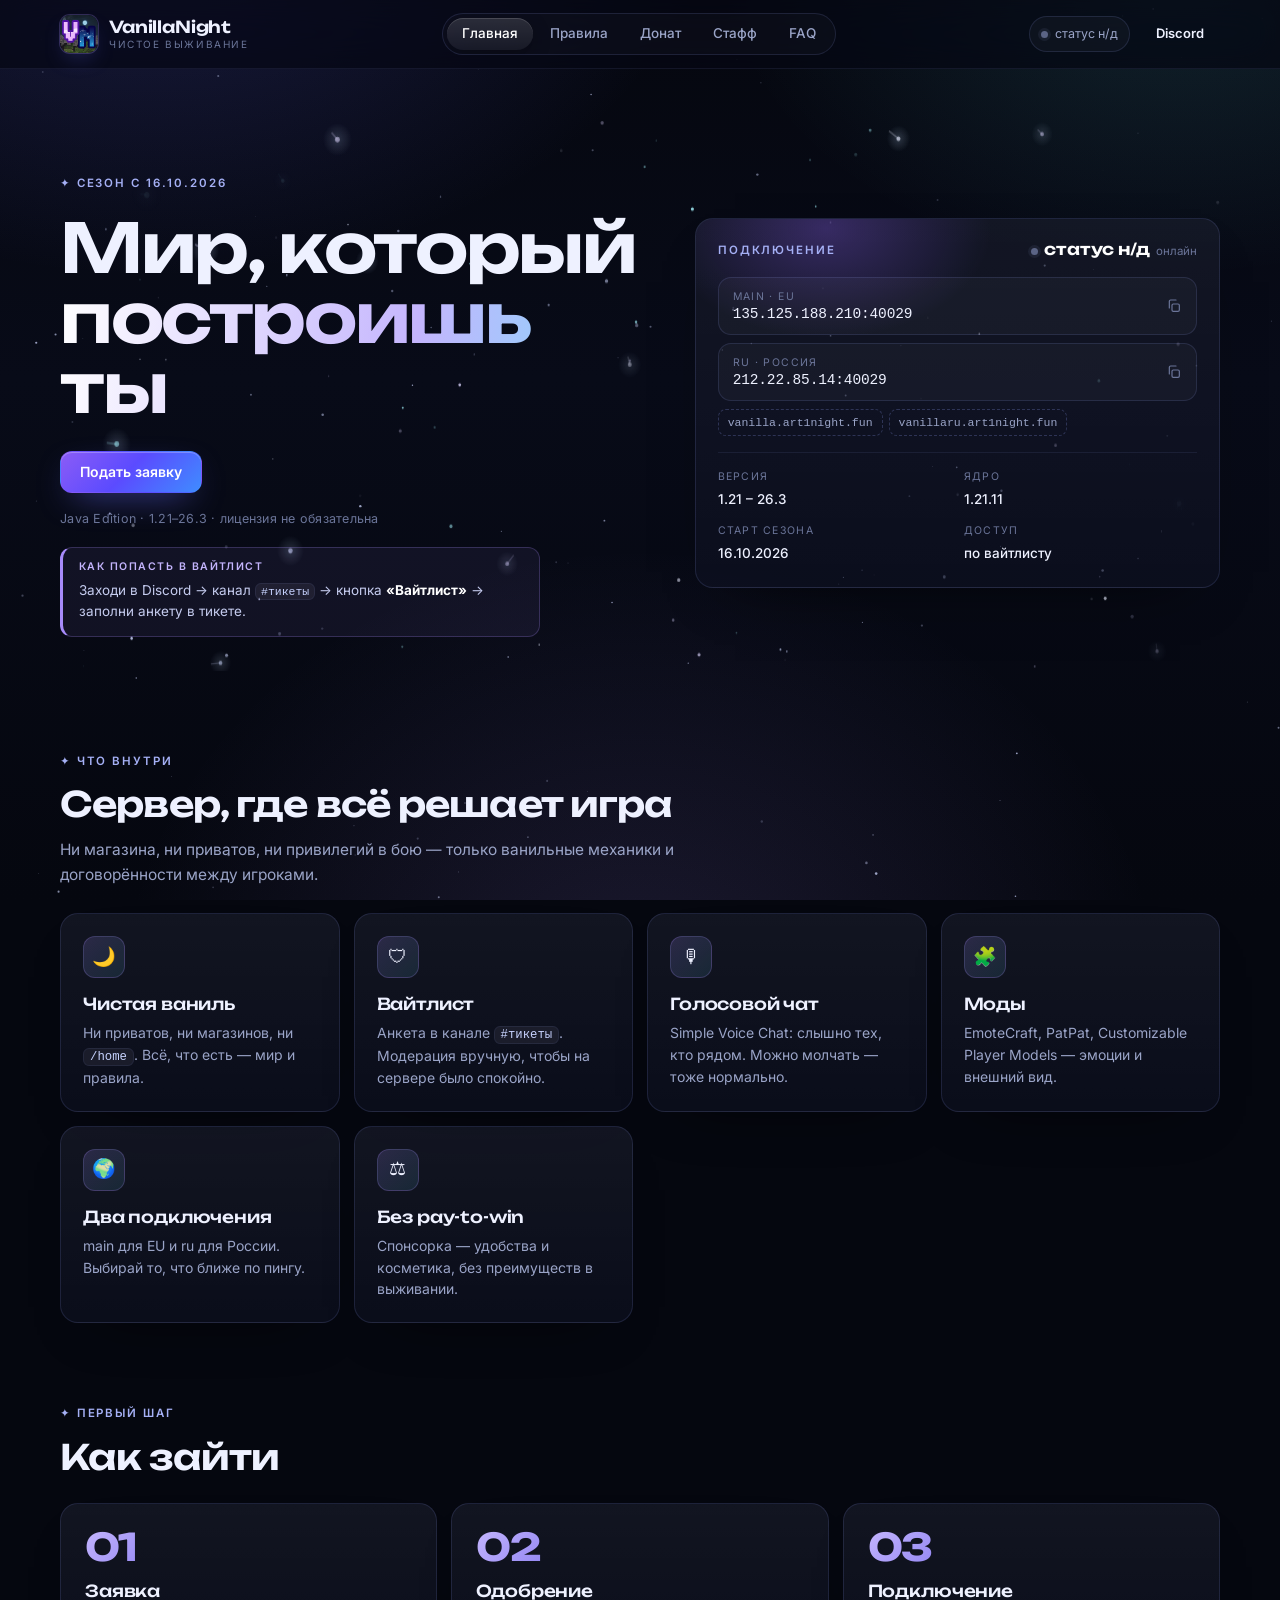
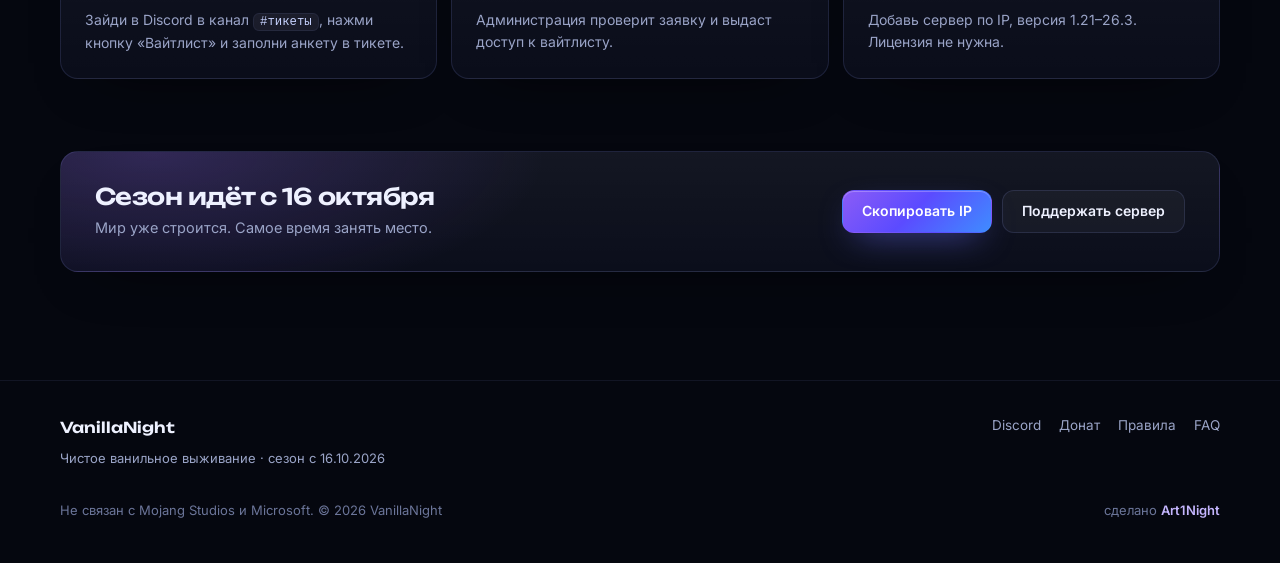
==== index.html @ fb6346e5 "Texts, FAQ animation, full avatar (index.html)" ====
<!doctype html>
<html lang="ru">
<head>
<meta charset="utf-8">
<meta name="viewport" content="width=device-width, initial-scale=1">
<title>VanillaNight — чистое ванильное выживание · 1.21–26.3</title>
<meta name="description" content="Ванильный Minecraft-сервер без приватов, магазинов и pay-to-win. Вайтлист по заявке, голосовой чат, два подключения. IP: 135.125.188.210:40029">
<meta name="theme-color" content="#05070f">
<script>try{if(localStorage.getItem("vn-motion")==="1")document.documentElement.classList.add("force-motion")}catch(e){}</script>
<meta property="og:type" content="website">
<meta property="og:site_name" content="VanillaNight">
<meta property="og:title" content="VanillaNight — чистое ванильное выживание">
<meta property="og:description" content="Без приватов, магазинов и /home. Вайтлист по заявке, голосовой чат. Java 1.21–26.3.">
<meta property="og:url" content="https://art1night.fun/">
<meta property="og:image" content="https://art1night.fun/og.png">
<meta property="og:image:width" content="1200">
<meta property="og:image:height" content="630">
<meta property="og:image:alt" content="VanillaNight — чистое ванильное выживание, IP 135.125.188.210:40029">
<meta property="og:locale" content="ru_RU">
<meta name="twitter:card" content="summary_large_image">
<meta name="twitter:image" content="https://art1night.fun/og.png">
<link rel="canonical" href="https://art1night.fun/">
<link rel="icon" type="image/png" href="img/logo.png">
<link rel="apple-touch-icon" href="img/logo.png">
<link rel="preconnect" href="https://fonts.googleapis.com">
<link rel="preconnect" href="https://fonts.gstatic.com" crossorigin>
<link href="https://fonts.googleapis.com/css2?family=Inter:wght@400;500;600&family=Unbounded:wght@400;600;700&display=swap" rel="stylesheet">
<link rel="stylesheet" href="styles.css?v=11">
</head>
<body>
<canvas id="stars" aria-hidden="true"></canvas>
<a class="skip" href="#main">Перейти к содержанию</a>

<header class="site-head">
  <div class="wrap head-row">
    <a class="brand" href="#home" data-tab="home" aria-label="VanillaNight — на главную">
      <img class="logo" src="img/logo.png" alt="" width="38" height="38">
      <span class="brand__text">
        <strong>VanillaNight</strong>
        <small>чистое выживание</small>
      </span>
    </a>

    <nav class="tabs" role="tablist" aria-label="Разделы сайта">
      <button class="tab is-active" role="tab" data-tab="home" aria-selected="true">Главная</button>
      <button class="tab" role="tab" data-tab="rules" aria-selected="false">Правила</button>
      <button class="tab" role="tab" data-tab="donate" aria-selected="false">Донат</button>
      <button class="tab" role="tab" data-tab="staff" aria-selected="false">Стафф</button>
      <button class="tab" role="tab" data-tab="faq" aria-selected="false">FAQ</button>
    </nav>

    <div class="head-actions">
      <span class="status-pill" id="statusPill" title="Статус сервера">
        <i></i><span id="statusText">···</span>
      </span>
      <a class="btn btn--small" href="https://discord.gg/eUhHUwq5Gh" target="_blank" rel="noopener">Discord</a>
    </div>
  </div>
</header>

<main id="main" class="wrap">

  <!-- ============================ ГЛАВНАЯ ============================ -->
  <section class="panel" data-panel="home" role="tabpanel" aria-label="Главная">

    <div class="hero">
      <canvas id="hero-stars" class="hero__stars" aria-hidden="true"></canvas>
      <div class="hero__copy">
        <span class="eyebrow">✦ Сезон с 16.10.2026</span>
        <h1>Мир, который<br><em>построишь ты</em></h1>
        <div class="cta-row">
          <a class="btn btn--primary" href="https://discord.gg/eUhHUwq5Gh" target="_blank" rel="noopener">Подать заявку</a>
        </div>
        <p class="hint">Java Edition · 1.21–26.3 · лицензия не обязательна</p>
        <div class="whitelist-note">
          <span class="whitelist-note__title">Как попасть в вайтлист</span>
          <p>Заходи в Discord → канал <code>#тикеты</code> → кнопка <b>«Вайтлист»</b> → заполни анкету в тикете.</p>
        </div>
      </div>

      <aside class="card server-card">
        <div class="sc-head">
          <span class="eyebrow">Подключение</span>
          <span class="online" id="heroStatus"><i></i><b id="heroOnline">···</b><small>онлайн</small></span>
        </div>

        <button class="ip" data-copy="135.125.188.210:40029">
          <span class="ip__label">main · EU</span>
          <span class="ip__value">135.125.188.210:40029</span>
          <svg class="ico" viewBox="0 0 24 24" aria-hidden="true"><rect x="9" y="9" width="11" height="11" rx="2"/><path d="M5 15V5a2 2 0 0 1 2-2h8"/></svg>
        </button>
        <button class="ip" data-copy="212.22.85.14:40029">
          <span class="ip__label">ru · Россия</span>
          <span class="ip__value">212.22.85.14:40029</span>
          <svg class="ico" viewBox="0 0 24 24" aria-hidden="true"><rect x="9" y="9" width="11" height="11" rx="2"/><path d="M5 15V5a2 2 0 0 1 2-2h8"/></svg>
        </button>

        <div class="domains">
          <button class="chip" data-copy="vanilla.art1night.fun">vanilla.art1night.fun</button>
          <button class="chip" data-copy="vanillaru.art1night.fun">vanillaru.art1night.fun</button>
        </div>

        <dl class="sc-meta">
          <div><dt>Версия</dt><dd>1.21 – 26.3</dd></div>
          <div><dt>Ядро</dt><dd>1.21.11</dd></div>
          <div><dt>Старт сезона</dt><dd>16.10.2026</dd></div>
          <div><dt>Доступ</dt><dd>по вайтлисту</dd></div>
        </dl>
      </aside>
    </div>

    <section class="block">
      <header class="section-head">
        <span class="eyebrow">✦ Что внутри</span>
        <h2>Сервер, где всё решает игра</h2>
        <p>Ни магазина, ни приватов, ни привилегий в бою — только ванильные механики и договорённости между игроками.</p>
      </header>
      <div class="features">
        <article class="card feature">
          <span class="feature__ico">🌙</span>
          <h3>Чистая ваниль</h3>
          <p>Ни приватов, ни магазинов, ни <code>/home</code>. Всё, что есть — мир и правила.</p>
        </article>
        <article class="card feature">
          <span class="feature__ico">🛡</span>
          <h3>Вайтлист</h3>
          <p>Анкета в канале <code>#тикеты</code>. Модерация вручную, чтобы на сервере было спокойно.</p>
        </article>
        <article class="card feature">
          <span class="feature__ico">🎙</span>
          <h3>Голосовой чат</h3>
          <p>Simple Voice Chat: слышно тех, кто рядом. Можно молчать — тоже нормально.</p>
        </article>
        <article class="card feature">
          <span class="feature__ico">🧩</span>
          <h3>Моды</h3>
          <p>EmoteCraft, PatPat, Customizable Player Models — эмоции и внешний вид.</p>
        </article>
        <article class="card feature">
          <span class="feature__ico">🌍</span>
          <h3>Два подключения</h3>
          <p>main для EU и ru для России. Выбирай то, что ближе по пингу.</p>
        </article>
        <article class="card feature">
          <span class="feature__ico">⚖️</span>
          <h3>Без pay-to-win</h3>
          <p>Спонсорка — удобства и косметика, без преимуществ в выживании.</p>
        </article>
      </div>
    </section>

    <section class="block">
      <header class="section-head">
        <span class="eyebrow">✦ Первый шаг</span>
        <h2>Как зайти</h2>
      </header>
      <div class="steps">
        <article class="card step">
          <span class="step__num">01</span>
          <h3>Заявка</h3>
          <p>Зайди в Discord в канал <code>#тикеты</code>, нажми кнопку «Вайтлист» и заполни анкету в тикете.</p>
        </article>
        <article class="card step">
          <span class="step__num">02</span>
          <h3>Одобрение</h3>
          <p>Администрация проверит заявку и выдаст доступ к вайтлисту.</p>
        </article>
        <article class="card step">
          <span class="step__num">03</span>
          <h3>Подключение</h3>
          <p>Добавь сервер по IP, версия 1.21–26.3. Лицензия не нужна.</p>
        </article>
      </div>
    </section>

    <section class="card cta-band">
      <div>
        <h2>Сезон идёт с 16 октября</h2>
        <p>Мир уже строится. Самое время занять место.</p>
      </div>
      <div class="cta-row">
        <button class="btn btn--primary" data-copy="135.125.188.210:40029">Скопировать IP</button>
        <a class="btn btn--ghost" href="#donate" data-tab="donate">Поддержать сервер</a>
      </div>
    </section>

  </section>

  <!-- ============================ ПРАВИЛА ============================ -->
  <section class="panel" data-panel="rules" role="tabpanel" aria-label="Правила" hidden>
    <header class="section-head">
      <span class="eyebrow">Редакция от 29.10.2026</span>
      <h2>Правила VanillaNight</h2>
      <p>Действуют в игре и в официальных пространствах: Discord, форум, голосовые каналы, публичные чаты. Личные переписки не модерируются, кроме угроз, слива данных, обхода бана и координации читов или гриферства.</p>
    </header>

    <div class="notice">
      <strong>Заходя на сервер, вы соглашаетесь с правилами.</strong> Незнание или неверное понимание не освобождает от ответственности. Жалобы и апелляции — только через тикеты в Discord.
    </div>

    <details class="acc" open>
      <summary>Раздел 1 · Общие положения <span>8 пунктов</span></summary>
      <div class="acc__body">
        <p class="rule"><span class="num">1.1</span><span>Заходя на сервер, вы соглашаетесь с настоящими правилами. Незнание или неверное понимание не освобождает от ответственности.</span></p>
        <p class="rule"><span class="num">1.2</span><span>Наказание выдаётся по факту нарушения, подтверждённого доказательствами. Нарушение может быть выявлено по жалобе игрока или администрацией самостоятельно.</span></p>
        <p class="rule"><span class="num">1.3</span><span>Средства за платные услуги — добровольное пожертвование, возврату не подлежат. Ресурсы возвращаются только при подтверждённой потере по вине администрации или как компенсация за действия наказанного игрока; размер и способ определяет администрация, решение фиксируется и обжалуется.</span></p>
        <p class="rule"><span class="num">1.4</span><span>Правила действуют в игре и в официальных пространствах сервера: Discord, форум, голосовые каналы, публичные чаты. Личные переписки не модерируются, кроме угроз, слива личных данных, обхода бана и координации читов или гриферства.</span></p>
        <p class="rule"><span class="num">1.5</span><span>Вид и длительность наказания определяются администрацией исходя из тяжести нарушения и истории игрока.</span></p>
        <p class="rule"><span class="num">1.6</span><span>Владелец аккаунта несёт полную ответственность за свой аккаунт. Разрешён один основной аккаунт.</span></p>
        <p class="rule"><span class="num">1.7</span><span>Жалобы на незначительные нарушения — 3 дня с момента нарушения. На читы, гриферство, угрозы, слив личных данных — без срока при наличии доказательств.</span></p>
        <p class="rule"><span class="num">1.8</span><span>Если правила не описывают конкретный случай, администрация действует по аналогии с ближайшими пунктами, не создавая новых запретов задним числом.</span></p>
      </div>
    </details>

    <details class="acc">
      <summary>Раздел 2 · Игровой процесс <span>11 пунктов</span></summary>
      <div class="acc__body">
        <p class="rule"><span class="num">2.1</span><span>Запрещается использование и хранение модификаций и подобных средств, дающих несправедливое преимущество: Xray, автоматизация игрового процесса (baritone, autofish и т.д.), получение сида мира, помощь в наводке, удары по таймингу, автобаф, freecam (разрешён только freecam, который НЕ может летать через стены), litematica printer.</span></p>
        <p class="rule"><span class="num">2.2</span><span>Запрещается использовать баги и уязвимости правил, Minecraft, модов, плагинов и прочих дополнений для получения преимущества. О найденном баге нужно сообщить администрации через тикеты.</span></p>
        <p class="rule"><span class="num">2.3</span><span>Отказ от проверки на запрещённые модификации приравнивается к их использованию.</span></p>
        <p class="rule"><span class="num">2.4</span><span>Запрещено гриферство: воровство ресурсов, разрушение построек, помехи комфортной игре, засорение территорий, убийства без оснований, многократный несмешной троллинг даже после просьб прекратить.</span></p>
        <p class="rule"><span class="num">2.5</span><span>Запрещены помехи игре и работе администрации.</span></p>
        <p class="rule"><span class="num">2.6</span><span>Запрещено постить, создавать или иным образом показывать банворды (слова, за которые банят на Twitch).</span></p>
        <p class="rule"><span class="num">2.7</span><span>Запрещена любая политика из реальной жизни, в том числе использование символики реальных стран (даже распавшихся) и упоминания вооружённых конфликтов.</span></p>
        <p class="rule"><span class="num">2.8</span><span>Запрещено использование нацистской символики в любом виде, а также любой символики, которая может быть похожа на нацистскую или сложно отличима от неё (скины, музыка, символы, слова и т.д.).</span></p>
        <p class="rule"><span class="num">2.9</span><span>Запрещены помехи работоспособности сервера (лаг-машины, огромные скопления сущностей).</span></p>
        <p class="rule"><span class="num">2.10</span><span>Запрещено принуждение игрока к взаимодействию, если он не желает этого (PvP и подобное).</span></p>
        <p class="rule"><span class="num">2.11</span><span>Запрещён обман игроков при обмене, торговле и выполнении оплаченных заказов: получение предметов или АР без встречной передачи, подмена товара, невыполнение оплаченного заказа.</span></p>
      </div>
    </details>

    <details class="acc">
      <summary>Раздел 3 · Общение <span>10 пунктов</span></summary>
      <div class="acc__body">
        <p class="rule"><span class="num">3.1</span><span>Запрещены клевета, дезинформация и обман администрации.</span></p>
        <p class="rule"><span class="num">3.2</span><span>Запрещено распространение личной информации игроков без их согласия.</span></p>
        <p class="rule"><span class="num">3.3</span><span>Запрещены унижения, буллинг, оскорбления и дискриминация по религии, национальности, расе, полу, стране и другим признакам. Относитесь к другим с базовым уважением.</span></p>
        <p class="rule"><span class="num">3.4</span><span>Реклама — только с согласования с администрацией.</span></p>
        <p class="rule"><span class="num">3.5</span><span>Запрещены контент 18+, шокирующие материалы и контент, вызывающий отвращение.</span></p>
        <p class="rule"><span class="num">3.6</span><span>Запрещено засорение чата: флуд, спам, капс, оффтоп.</span></p>
        <p class="rule"><span class="num">3.7</span><span>Запрещено чрезмерно пинговать и упоминать игроков и администрацию, особенно после просьбы прекратить.</span></p>
        <p class="rule"><span class="num">3.8</span><span>Запрещено мешать в голосовых чатах: музыка, лишние звуки, перекрикивание.</span></p>
        <p class="rule"><span class="num">3.9</span><span>Запрещены целенаправленная клевета на сервер и разжигание вражды между серверами. Аргументированная критика в тикетах разрешена.</span></p>
        <p class="rule"><span class="num">3.10</span><span>По просьбе человека прекращайте личные высказывания в его адрес.</span></p>
      </div>
    </details>

    <details class="acc">
      <summary>Раздел 4 · Администрация <span>10 пунктов</span></summary>
      <div class="acc__body">
        <p class="rule"><span class="num">4.1</span><span>Администрации запрещено пользоваться привилегиями в личных целях и для получения преимущества над игроками.</span></p>
        <p class="rule"><span class="num">4.2</span><span>Администрации запрещено распространять информацию, которую не должен получать обычный игрок.</span></p>
        <p class="rule"><span class="num">4.3</span><span>Администратор, играющий как обычный игрок, должен чётко разделять рабочее и игровое состояние. В роли игрока он не может летать, использовать креатив и другие привилегии.</span></p>
        <p class="rule"><span class="num">4.4</span><span>Вся администрация должна помогать друг другу и обращаться за советом, если не знает, как поступить.</span></p>
        <p class="rule"><span class="num">4.5</span><span>Если нарушение незначительно, сначала стоит предупредить игрока, прежде чем выдавать серьёзное наказание.</span></p>
        <p class="rule"><span class="num">4.6</span><span>Администрация может вызвать вас на проверку читов в любой момент при наличии подозрений.</span></p>
        <p class="rule"><span class="num">4.7</span><span>Администратор не рассматривает жалобы на друзей, врагов или людей, с которыми у него личный конфликт.</span></p>
        <p class="rule"><span class="num">4.8</span><span>За нарушение правил администратором наказание может быть вплоть до снятия с должности.</span></p>
        <p class="rule"><span class="num">4.9</span><span>Администрация не обязана отвечать вам где-либо, кроме тикетов. Исключение — отсутствие возможности писать в тикеты.</span></p>
        <p class="rule"><span class="num">4.10</span><span>Администрация обязана применять правила последовательно и объективно. Здравый смысл используется для оценки доказательств и тяжести нарушения, но не для создания новых запретов задним числом.</span></p>
      </div>
    </details>

    <details class="acc">
      <summary>Раздел 5 · Территория и собственность <span>13 пунктов</span></summary>
      <div class="acc__body">
        <p class="rule"><span class="num">5.1</span><span>Частная территория — это постройки игрока плюс обозначенная зона: забор, стены, ворота, таблички; дополнительно можно указать в канале приватов. Запрещено возводить постройки, размещать механизмы, сундуки, таблички и иные объекты ближе 150 блоков к обозначенной границе чужой частной территории.</span></p>
        <p class="rule"><span class="num">5.2</span><span>Владелец вправе попросить любого игрока покинуть свою частную территорию. После просьбы игрок обязан уйти в течение 5 минут.</span></p>
        <p class="rule"><span class="num">5.3</span><span>Владелец не вправе применять силу для удаления нарушителя, кроме случаев, прямо указанных в п. 5.3.1. Запрещено: ставить ловушки, замуровывать, заливать лавой/водой, ломать вещи нарушителя, гриферить в ответ.</span></p>

        <div class="rule rule--block">
          <span class="num">5.3.1</span>
          <div>
            <p><strong>Право на самозащиту с убийством.</strong> Владелец вправе убить нарушителя на своей частной территории (п. 5.1) только при одновременном соблюдении условий:</p>
            <ul class="bullets">
              <li>нарушитель находится на территории после просьбы уйти (п. 5.2) или совершает кражу, гриферство, поджог или взрыв прямо сейчас;</li>
              <li>владелец до убийства зафиксировал нарушение: скриншот, запись, координаты, время (или <code>/co i</code>);</li>
              <li>убийство совершено внутри территории владельца: в пределах забора, стен, ворот или обозначенной зоны. Если нарушитель пересёк границу и находится внутри — можно. Если стоит снаружи, даже вплотную к забору, или владелец погнался за ним за пределы территории — нельзя, это PvP без согласия;</li>
              <li>владелец обязан вернуть все выпавшие вещи нарушителя в течение 1 часа лично.</li>
            </ul>
          </div>
        </div>

        <div class="rule rule--block">
          <span class="num">5.3.2</span>
          <div>
            <p><strong>Провокация у границы.</strong> Если игрок стоит вплотную к границе территории и провоцирует владельца (кидает предметы, ломает блоки снаружи, заманивает мобов, мешает), владелец не вправе его убивать, но вправе зафиксировать нарушение и подать тикет. Провокация наказывается по п. 5.5.</p>
          </div>
        </div>

        <div class="rule rule--block">
          <span class="num">5.3.3</span>
          <div>
            <p><strong>Что запрещено под видом самозащиты:</strong></p>
            <ul class="bullets">
              <li>убивать без фиксации нарушения;</li>
              <li>убивать после того, как нарушитель ушёл с территории;</li>
              <li>преследовать и убивать вне своей территории;</li>
              <li>забирать вещи себе, «возвращать» частично, тянуть с возвратом.</li>
            </ul>
          </div>
        </div>

        <div class="rule rule--block">
          <span class="num">5.4</span>
          <div>
            <p>На чужой территории без разрешения владельца запрещено:</p>
            <ul class="bullets">
              <li>использовать чужие ресурсы;</li>
              <li>использовать чужие механизмы;</li>
              <li>ставить и ломать блоки, копать и т.п.;</li>
              <li>оставлять мусор, таблички, постройки;</li>
              <li>AFK-стоять в проходах, дверях, на лестницах;</li>
              <li>следовать за владельцем, «стоять над душой», открывать-закрывать двери.</li>
            </ul>
          </div>
        </div>

        <p class="rule"><span class="num">5.5</span><span>Запрещено намеренно нарушать границы, чтобы вызвать реакцию: стоять на территории после просьбы уйти, преследовать игрока, блокировать проход, «случайно» ломать или ставить блоки у чужих построек, заманивать мобов, провоцировать у границы. Ответная реакция владельца (PvP) тоже нарушение, но провокация учитывается при разборе.</span></p>
        <p class="rule"><span class="num">5.6</span><span>Если владелец не заходил более 20 дней и не предупредил администрацию через тикет, территория может быть передана или использована по решению администрации. Это не отменяет запрет на гриферство: сносить можно только по решению администрации.</span></p>
        <p class="rule"><span class="num">5.7</span><span>Общественная территория — это зона спавна, общественные дороги, мосты, порталы, станции, фермы, рынки, ивент-площадки и любые объекты, согласованные с администрацией или ответственным за спавн.</span></p>

        <div class="rule rule--block">
          <span class="num">5.7.1</span>
          <div>
            <p><strong>Радиус 200 блоков от 0,0 — общественная зона.</strong> Здесь разрешены: общественные постройки (дороги, станции, порталы, рынок, информационные стенды, ивент-площадки), временные постройки по согласованию, личные проекты — только после одобрения администрацией (заявка в тикете с координатами и скриншотом).</p>
            <p>Запрещено без согласования: строить, ломать, копать, размещать механизмы, сундуки, бочки, шалкеры, печи; заливать жидкости, разводить огонь, спавнить мобов; захламлять территорию, ставить таблички с рекламой или оскорблениями; блокировать проходы и общественные объекты.</p>
          </div>
        </div>

        <p class="rule"><span class="num">5.7.2</span><span>Администрация назначает ответственного за спавн (или ведёт его сама). Ответственный рассматривает заявки на постройки, следит за состоянием зоны, при необходимости сносит заброшенное, фиксирует решения.</span></p>
        <p class="rule"><span class="num">5.7.3</span><span>Постройки, возведённые на территории спавна до введения правил или без согласования, рассматриваются отдельно: если не мешают — остаются, владелец уведомляется; если мешают или заброшены — переносятся или сносятся по решению ответственного за спавн.</span></p>
      </div>
    </details>

    <p class="fine">Редакция от 29.10.2026. Администрация вправе уточнять формулировки, не создавая новых запретов задним числом (п. 1.8).</p>
  </section>

  <!-- ============================ ДОНАТ ============================ -->
  <section class="panel" data-panel="donate" role="tabpanel" aria-label="Донат" hidden>
    <header class="section-head">
      <span class="eyebrow">✦ Поддержка проекта</span>
      <h2>Донат</h2>
      <p>Сервер живёт на добровольные пожертвования. Всеми донатами занимается лично <strong>Art1Night</strong> — тикеты для этого не нужны. Оплата на donatex, выдача вручную, поэтому это занимает время, а не секунды.</p>
    </header>

    <div class="price-grid">
      <article class="card price price--main">
        <div class="price__top">
          <h3>Спонсорка</h3>
          <span class="tag tag--amber">ежемесячно</span>
        </div>
        <div class="price__value">250 ₽<small>/ мес</small></div>
        <ul class="perks">
          <li>Роль <span class="role">@SPONSOR</span> в Discord</li>
          <li>Префикс и иконка спонсора в игре</li>
          <li>Просмотр истории взаимодействия по радиусу (<code>/co near</code>)</li>
          <li>Смена игрового роста от 0.8 до 1.2 (<code>/resize</code>) — раз в 15 дней</li>
          <li>Кастомный суффикс справа от ника</li>
          <li>Кастомные названия предметов с цветовыми кодами (<code>/rename</code>)</li>
          <li>Приглашение друга на сервер без вайтлист-заявки</li>
        </ul>
        <a class="btn btn--primary btn--wide" href="https://donatex.gg/donate/Art1Night" target="_blank" rel="noopener">Оплатить спонсорку</a>
      </article>

      <article class="card price">
        <div class="price__top">
          <h3>Разбан</h3>
          <span class="tag">разово</span>
        </div>
        <div class="price__value">400 ₽</div>
        <p class="price__desc">Снятие блокировки аккаунта. Если бан был за читы, гриферство или угрозы — Art1Night сначала разберётся в ситуации: разбан не отменяет проверку.</p>
        <a class="btn btn--ghost btn--wide" href="https://donatex.gg/donate/Art1Night" target="_blank" rel="noopener">Оплатить разбан</a>
      </article>
    </div>

    <div class="card pay-card">
      <div class="pay-card__head">
        <h3>Оплата и выдача</h3>
        <a class="pay-link" href="https://donatex.gg/donate/Art1Night" target="_blank" rel="noopener">donatex.gg/donate/Art1Night ↗</a>
      </div>
      <ol class="pay-steps">
        <li><span>1</span><p>Оплати услугу на donatex — картой или удобным способом.</p></li>
        <li><span>2</span><p>Напиши Art1Night в Discord: ник, услуга и чек. Тикет создавать не нужно.</p></li>
      </ol>
      <p class="fine">Средства за платные услуги — добровольное пожертвование и возврату не подлежат (п. 1.3). Спонсорка не даёт преимуществ в выживании и не влияет на модерацию.</p>
    </div>
  </section>

  <!-- ============================ СТАФФ ============================ -->
  <section class="panel" data-panel="staff" role="tabpanel" aria-label="Стафф" hidden>
    <header class="section-head">
      <span class="eyebrow">✦ Команда</span>
      <h2>Стафф</h2>
    </header>

    <article class="card founder">
      <div class="founder__avatar">
        <img src="img/art1night.webp" alt="Аватар Art1Night" width="256" height="256" loading="lazy" decoding="async">
      </div>
      <div class="founder__body">
        <span class="eyebrow">✦ Основатель</span>
        <h3>Art1Night
          <a class="twitch-badge" href="https://www.twitch.tv/art1night" target="_blank" rel="noopener" aria-label="Twitch Art1Night" title="Twitch Art1Night">
            <svg viewBox="0 0 24 24" width="14" height="14" aria-hidden="true"><path d="M11.571 4.714h1.715v5.143H11.57zm4.715 0H18v5.143h-1.714zM6 0L1.714 4.286v15.428h5.143V24l4.286-4.286h3.428L22.286 12V0zm14.571 11.143l-3.428 3.428h-3.429l-3 3v-3H6.857V1.714h13.714z"/></svg>
          </a>
        </h3>
        <p class="founder__desc">Придумал VanillaNight и держит курс: правила, развитие проекта, состав команды, спорные ситуации и донат-услуги.</p>
      </div>
      <span class="founder__mark" aria-hidden="true">✦</span>
    </article>

    <div class="staff-grid">
      <article class="card person">
        <span class="avatar avatar--photo avatar--full"><img src="img/1021-full.webp" alt="Аватар 1021" width="300" height="292" loading="lazy" decoding="async"></span>
        <div>
          <h3>1021</h3>
          <p class="person__role">Техадмин</p>
          <p class="person__desc">Сервер, плагины, моды и технические вопросы.</p>
        </div>
      </article>
      <article class="card person">
        <span class="avatar avatar--c">V</span>
        <div>
          <h3>vova_11643</h3>
          <p class="person__role">Куратор модерации</p>
          <p class="person__desc">Следит за порядком, разбирает жалобы и координирует модераторов.</p>
        </div>
      </article>
    </div>

    <div class="card mods">
      <div class="mods__head">
        <span class="eyebrow">Модерация</span>
        <span class="mods__hint">3 человека</span>
      </div>
      <ul class="mods__list">
        <li>WhiteSoulRR</li>
        <li>kekmorii</li>
        <li>sasandra</li>
      </ul>
    </div>

    <div class="card media">
      <div class="media__head">
        <span class="eyebrow">✦ Медиа</span>
        <span class="media__hint">Стримеры сервера</span>
      </div>
      <ul class="media__list">
        <li class="streamer">
          <img class="streamer__avatar" src="img/whitesoulrr.webp" alt="WhiteSoulRR" width="48" height="48" loading="lazy" decoding="async">
          <div class="streamer__body">
            <strong>WhiteSoulRR</strong>
          </div>
          <a class="streamer__btn" href="https://www.twitch.tv/whitesoulrr" target="_blank" rel="noopener">
            <svg viewBox="0 0 24 24" width="14" height="14" aria-hidden="true"><path d="M11.571 4.714h1.715v5.143H11.57zm4.715 0H18v5.143h-1.714zM6 0L1.714 4.286v15.428h5.143V24l4.286-4.286h3.428L22.286 12V0zm14.571 11.143l-3.428 3.428h-3.429l-3 3v-3H6.857V1.714h13.714z"/></svg>
            Смотреть
          </a>
        </li>
        <li class="streamer">
          <img class="streamer__avatar" src="img/l0kiii01.webp" alt="L0ki01Player" width="48" height="48" loading="lazy" decoding="async">
          <div class="streamer__body">
            <strong>L0ki01Player</strong>
          </div>
          <a class="streamer__btn" href="https://www.twitch.tv/l0kiii01" target="_blank" rel="noopener">
            <svg viewBox="0 0 24 24" width="14" height="14" aria-hidden="true"><path d="M11.571 4.714h1.715v5.143H11.57zm4.715 0H18v5.143h-1.714zM6 0L1.714 4.286v15.428h5.143V24l4.286-4.286h3.428L22.286 12V0zm14.571 11.143l-3.428 3.428h-3.429l-3 3v-3H6.857V1.714h13.714z"/></svg>
            Смотреть
          </a>
        </li>
      </ul>
    </div>

    <article class="card person person--wide person--bottom">
      <span class="avatar avatar--photo"><img src="img/top_endera_girl.jpg" alt="Аватар top_endera_girl" width="70" height="70" loading="lazy" decoding="async"></span>
      <div>
        <h3>top_endera_girl</h3>
        <p class="person__role">Дизайнер</p>
      </div>
      <p class="person__desc">Логотипы, префиксы и оформление сервера.</p>
    </article>

    <div class="notice">
      <strong>Не пишите в личку по игровым вопросам.</strong> П. 4.9: администрация отвечает только в тикетах. Исключение — донаты: ими занимается Art1Night лично.
    </div>
  </section>

  <!-- ============================ FAQ ============================ -->
  <section class="panel" data-panel="faq" role="tabpanel" aria-label="FAQ" hidden>
    <header class="section-head">
      <span class="eyebrow">✦ Коротко</span>
      <h2>Частые вопросы</h2>
    </header>

    <details class="acc acc--faq" open>
      <summary>Как зайти на сервер?<span></span></summary>
      <div class="acc__body"><p>IP в блоке «Подключение» на главной: <code>135.125.188.210:40029</code> (main) или <code>212.22.85.14:40029</code> (ru). Версия 1.21–26.3, Java Edition.</p></div>
    </details>
    <details class="acc acc--faq">
      <summary>Нужен ли вайтлист?<span></span></summary>
      <div class="acc__body"><p>Да. Зайди в Discord в канал <code>#тикеты</code>, нажми кнопку «Вайтлист» и заполни анкету в тикете. После одобрения доступ откроется.</p></div>
    </details>
    <details class="acc acc--faq">
      <summary>Можно ли с пиратки?<span></span></summary>
      <div class="acc__body"><p>Да, лицензия не обязательна. Ограничения по модам и поведению — те же.</p></div>
    </details>
    <details class="acc acc--faq">
      <summary>С какой версии играть?<span></span></summary>
      <div class="acc__body"><p>1.21 – 26.3, ядро 1.21.11. Рекомендуемые моды: Simple Voice Chat, EmoteCraft, PatPat, Customizable Player Models.</p></div>
    </details>
    <details class="acc acc--faq">
      <summary>Есть приваты, магазины, /home?<span></span></summary>
      <div class="acc__body"><p>Нет. Это чистая ваниль: территории защищаются правилами (раздел 5), а не плагинами. Общественная зона — радиус 200 блоков от 0,0.</p></div>
    </details>
    <details class="acc acc--faq">
      <summary>Как получить спонсорку или разбан?<span></span></summary>
      <div class="acc__body"><p>Оплатить на <a href="https://donatex.gg/donate/Art1Night" target="_blank" rel="noopener">donatex.gg</a> и написать Art1Night в Discord — тикет не нужен. Выдача ручная. Подробнее — в разделе «Донат».</p></div>
    </details>
    <details class="acc acc--faq">
      <summary>Как пожаловаться на игрока?<span></span></summary>
      <div class="acc__body"><p>Тикет в Discord. Приложи доказательства: скриншот или запись, координаты, время. Жалобы на незначительные нарушения — 3 дня; на читы, гриферство и угрозы — без срока.</p></div>
    </details>
    <details class="acc acc--faq">
      <summary>Почему меня забанили и что делать?<span></span></summary>
      <div class="acc__body"><p>Причина и срок указываются при бане. Можно подать апелляцию в тикете или оформить разбан (400 ₽) — но апелляция всё равно рассматривается.</p></div>
    </details>
  </section>

</main>

<footer class="site-foot">
  <div class="wrap foot-row">
    <div>
      <strong>VanillaNight</strong>
      <p>Чистое ванильное выживание · сезон с 16.10.2026</p>
    </div>
    <nav class="foot-links" aria-label="Ссылки">
      <a href="https://discord.gg/eUhHUwq5Gh" target="_blank" rel="noopener">Discord</a>
      <a href="https://donatex.gg/donate/Art1Night" target="_blank" rel="noopener">Донат</a>
      <a href="#rules" data-tab="rules">Правила</a>
      <a href="#faq" data-tab="faq">FAQ</a>
    </nav>
    <div class="foot-bottom">
      <p class="foot-fine">Не связан с Mojang Studios и Microsoft. © 2026 VanillaNight</p>
      <button class="motion-toggle" id="motionToggle" type="button" hidden>Включить анимацию</button>
      <p class="foot-made">сделано <b>Art1Night</b></p>
    </div>
  </div>
</footer>

<div class="toast" id="toast" role="status" aria-live="polite"></div>
<script src="app.js?v=4"></script>
</body>
</html>
---- styles.css ----
/* ================================================================
   VanillaNight · site
   Тёмная ночная тема, без сборки и зависимостей.
   ================================================================ */

:root {
  --bg: #05070f;
  --bg-2: #0a0e1f;
  --ink: #eef1ff;
  --muted: #9aa4c7;
  --dim: #6b7599;
  --line: rgba(150, 165, 255, .14);
  --line-soft: rgba(150, 165, 255, .09);
  --violet: #a78bfa;
  --indigo: #6366f1;
  --cyan: #67e8f9;
  --amber: #fbbf24;
  --green: #34d399;
  --font: "Inter", system-ui, -apple-system, "Segoe UI", Roboto, sans-serif;
  --display: "Unbounded", "Inter", system-ui, sans-serif;
  --mono: ui-monospace, "SF Mono", "Cascadia Mono", Consolas, monospace;
  --radius: 18px;
}

* { box-sizing: border-box; }

html { scroll-behavior: smooth; }

body {
  margin: 0;
  min-height: 100vh;
  background: var(--bg);
  color: var(--ink);
  font: 400 16px/1.6 var(--font);
  -webkit-font-smoothing: antialiased;
  text-rendering: optimizeLegibility;
  overflow-x: hidden;
}

body::before {
  content: "";
  position: fixed;
  inset: 0;
  z-index: -2;
  background:
    radial-gradient(900px 620px at 12% -12%, rgba(99, 102, 241, .24), transparent 62%),
    radial-gradient(760px 520px at 92% -4%, rgba(103, 232, 249, .13), transparent 60%),
    radial-gradient(820px 720px at 50% 112%, rgba(167, 139, 250, .14), transparent 64%),
    linear-gradient(180deg, #05070f 0%, #080b18 42%, #05070f 100%);
}

#stars {
  position: fixed;
  inset: 0;
  width: 100%;
  height: 100%;
  z-index: -1;
  pointer-events: none;
}

::selection { background: rgba(139, 92, 246, .45); color: #fff; }

a { color: var(--cyan); }

:focus-visible {
  outline: 2px solid var(--violet);
  outline-offset: 3px;
  border-radius: 6px;
}

.wrap {
  width: min(1160px, 100% - 44px);
  margin-inline: auto;
}

.skip {
  position: absolute;
  left: -9999px;
  top: 8px;
  z-index: 200;
  background: var(--indigo);
  color: #fff;
  padding: 10px 16px;
  border-radius: 10px;
  text-decoration: none;
}
.skip:focus { left: 12px; }

/* ============================ Шапка ============================ */

.site-head {
  position: sticky;
  top: 0;
  z-index: 50;
  background: rgba(6, 8, 18, .72);
  backdrop-filter: blur(18px) saturate(140%);
  -webkit-backdrop-filter: blur(18px) saturate(140%);
  border-bottom: 1px solid var(--line-soft);
}

.head-row {
  display: flex;
  align-items: center;
  gap: 20px;
  min-height: 68px;
}

.brand {
  display: inline-flex;
  align-items: center;
  gap: 11px;
  text-decoration: none;
  color: var(--ink);
  flex: 0 0 auto;
}

.logo {
  width: 38px;
  height: 38px;
  display: block;
  border-radius: 10px;
  box-shadow: 0 0 0 1px rgba(167, 139, 250, .25), 0 10px 24px -12px rgba(99, 102, 241, .9);
}

.brand__text { display: grid; line-height: 1.15; }
.brand__text strong {
  font: 600 16.5px/1.1 var(--display);
  letter-spacing: -.01em;
}
.brand__text small {
  font-size: 10px;
  letter-spacing: .16em;
  text-transform: uppercase;
  color: var(--dim);
  margin-top: 3px;
}

.tabs {
  display: flex;
  gap: 2px;
  padding: 4px;
  margin-inline: auto;
  border: 1px solid var(--line);
  border-radius: 999px;
  background: rgba(255, 255, 255, .025);
  overflow-x: auto;
  scrollbar-width: none;
  max-width: 100%;
}
.tabs::-webkit-scrollbar { display: none; }

.tab {
  appearance: none;
  border: 0;
  background: transparent;
  color: var(--muted);
  font: 500 13.5px/1 var(--font);
  padding: 9px 15px;
  border-radius: 999px;
  cursor: pointer;
  white-space: nowrap;
  transition: color .18s, background .18s, box-shadow .18s;
}
.tab:hover { color: var(--ink); }
.tab.is-active {
  color: #fff;
  background: linear-gradient(180deg, rgba(255, 255, 255, .13), rgba(255, 255, 255, .05));
  box-shadow: inset 0 1px 0 rgba(255, 255, 255, .14), 0 6px 18px rgba(0, 0, 0, .28);
}

.head-actions { display: flex; align-items: center; gap: 10px; flex: 0 0 auto; }

.status-pill {
  display: inline-flex;
  align-items: center;
  gap: 7px;
  padding: 7px 11px;
  border: 1px solid var(--line);
  border-radius: 999px;
  background: rgba(255, 255, 255, .03);
  font-size: 12.5px;
  color: var(--muted);
  font-variant-numeric: tabular-nums;
}
.status-pill i,
.online i {
  width: 7px;
  height: 7px;
  border-radius: 50%;
  background: #5b6485;
  box-shadow: 0 0 0 3px rgba(91, 100, 133, .16);
  flex: 0 0 auto;
}
.status-pill.is-on i,
.online.is-on i {
  background: var(--green);
  box-shadow: 0 0 0 3px rgba(52, 211, 153, .16);
  animation: pulse 2.6s ease-in-out infinite;
}
.status-pill.is-off i,
.online.is-off i {
  background: #fb7185;
  box-shadow: 0 0 0 3px rgba(251, 113, 133, .14);
}

@keyframes pulse {
  0%, 100% { box-shadow: 0 0 0 3px rgba(52, 211, 153, .16); }
  50% { box-shadow: 0 0 0 6px rgba(52, 211, 153, .05); }
}

/* ============================ Кнопки ============================ */

.btn {
  display: inline-flex;
  align-items: center;
  justify-content: center;
  gap: 9px;
  padding: 12px 19px;
  border: 1px solid transparent;
  border-radius: 12px;
  font: 600 14px/1.2 var(--font);
  color: var(--ink);
  text-decoration: none;
  cursor: pointer;
  white-space: nowrap;
  transition: transform .18s, background .18s, border-color .18s, box-shadow .18s;
}
.btn:hover { transform: translateY(-1px); }
.btn:active { transform: translateY(0); }

.btn--primary {
  background: linear-gradient(135deg, #8b5cf6 0%, #5b4bff 48%, #3f8cff 100%);
  color: #fff;
  box-shadow: 0 12px 34px -14px rgba(99, 102, 241, .9), inset 0 1px 0 rgba(255, 255, 255, .25);
}
.btn--primary:hover { filter: brightness(1.07); }

.btn--ghost {
  border-color: var(--line);
  background: rgba(255, 255, 255, .04);
}
.btn--ghost:hover { background: rgba(255, 255, 255, .075); border-color: rgba(167, 139, 250, .35); }

.btn--small { padding: 9px 15px; font-size: 13px; border-radius: 10px; }
.btn--wide { width: 100%; }

.ico {
  width: 16px;
  height: 16px;
  fill: none;
  stroke: currentColor;
  stroke-width: 1.8;
  stroke-linecap: round;
  stroke-linejoin: round;
  flex: 0 0 auto;
}

/* ============================ Панели ============================ */

.panel { padding: 44px 0 24px; }
.panel[hidden] { display: none !important; }
.panel:not([hidden]) { animation: panelIn .5s cubic-bezier(.2, .7, .3, 1) both; }

@keyframes panelIn {
  from { opacity: 0; transform: translateY(12px); }
  to { opacity: 1; transform: none; }
}

.reveal {
  opacity: 0;
  transform: translateY(18px);
  transition: opacity .7s ease, transform .7s cubic-bezier(.2, .7, .3, 1);
}
.reveal.is-visible { opacity: 1; transform: none; }

.eyebrow {
  display: inline-flex;
  align-items: center;
  gap: 8px;
  font: 600 11.5px/1 var(--font);
  letter-spacing: .17em;
  text-transform: uppercase;
  color: #a5b0f5;
}

h1, h2, h3 { margin: 0; }

h1 {
  font: 600 clamp(38px, 5.6vw, 68px)/1.03 var(--display);
  letter-spacing: -.035em;
  margin: 18px 0 22px;
}
h1 em {
  font-style: normal;
  display: inline-block;
  background: linear-gradient(100deg, #ffffff 0%, #c4b5fd 28%, #67e8f9 52%, #c4b5fd 76%, #ffffff 100%);
  background-size: 220% auto;
  background-position: 0% center;
  -webkit-background-clip: text;
  background-clip: text;
  color: transparent;
  animation: shimmer 8s linear infinite;
}

@keyframes shimmer {
  to { background-position: 220% center; }
}

h2 {
  font: 600 clamp(25px, 3vw, 35px)/1.15 var(--display);
  letter-spacing: -.025em;
  margin: 12px 0 12px;
}
h3 { font: 500 16.5px/1.35 var(--display); letter-spacing: -.01em; }

.lead {
  margin: 0;
  max-width: 47ch;
  font-size: 17px;
  line-height: 1.68;
  color: var(--muted);
}

code {
  font-family: var(--mono);
  font-size: .88em;
  color: #c7d2fe;
  background: rgba(255, 255, 255, .06);
  border: 1px solid var(--line-soft);
  border-radius: 6px;
  padding: 1px 6px;
}

.card {
  background:
    linear-gradient(180deg, rgba(255, 255, 255, .045), rgba(255, 255, 255, .012)),
    rgba(10, 14, 31, .55);
  border: 1px solid var(--line);
  border-radius: var(--radius);
  box-shadow: 0 24px 60px -40px rgba(0, 0, 0, .9);
}

/* ============================ Hero ============================ */

.hero {
  position: relative;
  display: grid;
  grid-template-columns: 1.05fr .95fr;
  gap: 54px;
  align-items: center;
  padding: 56px 0 34px;
}

.hero__stars {
  position: absolute;
  inset: 0;
  width: 100%;
  height: 100%;
  z-index: 0;
  pointer-events: none;
}
.hero__copy,
.hero > .server-card { position: relative; z-index: 1; }

.cta-row { display: flex; flex-wrap: wrap; gap: 10px; margin-top: 28px; }

.hint {
  margin: 16px 0 0;
  font-size: 12.5px;
  color: var(--dim);
  letter-spacing: .02em;
}

.whitelist-note {
  margin-top: 18px;
  padding: 14px 16px;
  max-width: 480px;
  border: 1px solid rgba(167, 139, 250, .24);
  border-left: 3px solid var(--violet);
  border-radius: 12px;
  background: rgba(167, 139, 250, .07);
}
.whitelist-note__title {
  display: block;
  font: 600 10.5px/1 var(--font);
  letter-spacing: .14em;
  text-transform: uppercase;
  color: #c4b5fd;
}
.whitelist-note p {
  margin: 7px 0 0;
  font-size: 13.5px;
  line-height: 1.55;
  color: #c6cdf0;
}
.whitelist-note b { color: #fff; }
.whitelist-note code { font-size: .85em; padding: 1px 5px; }

.server-card {
  position: relative;
  padding: 22px;
  overflow: hidden;
}
.server-card::before {
  content: "";
  position: absolute;
  inset: -40% 30% 55% -20%;
  background: radial-gradient(closest-side, rgba(139, 92, 246, .3), transparent 70%);
  pointer-events: none;
}
.server-card > * { position: relative; }

.sc-head {
  display: flex;
  align-items: center;
  justify-content: space-between;
  gap: 12px;
  margin-bottom: 16px;
}

.online {
  display: inline-flex;
  align-items: baseline;
  gap: 6px;
  font-size: 12px;
  color: var(--muted);
}
.online b {
  font: 600 16px/1 var(--display);
  color: #fff;
  font-variant-numeric: tabular-nums;
}
.online small { color: var(--dim); font-size: 11.5px; }
.online i { align-self: center; }

.ip {
  display: grid;
  grid-template-columns: 1fr auto;
  align-items: center;
  gap: 3px 10px;
  width: 100%;
  text-align: left;
  padding: 12px 14px;
  margin-bottom: 8px;
  border: 1px solid var(--line);
  border-radius: 13px;
  background: rgba(255, 255, 255, .03);
  color: var(--ink);
  font-family: var(--font);
  cursor: pointer;
  transition: border-color .18s, background .18s;
}
.ip:hover { border-color: rgba(167, 139, 250, .42); background: rgba(255, 255, 255, .055); }
.ip__label {
  grid-column: 1;
  font-size: 10.5px;
  letter-spacing: .13em;
  text-transform: uppercase;
  color: var(--dim);
}
.ip__value {
  grid-column: 1;
  font-family: var(--mono);
  font-size: 14.5px;
  letter-spacing: -.01em;
}
.ip .ico { grid-column: 2; grid-row: 1 / span 2; color: var(--dim); transition: color .18s; }
.ip:hover .ico { color: var(--cyan); }

.domains { display: flex; flex-wrap: wrap; gap: 6px; margin: 4px 0 16px; }
.chip {
  font-family: var(--mono);
  font-size: 11.5px;
  padding: 6px 9px;
  border: 1px dashed rgba(148, 163, 255, .24);
  border-radius: 8px;
  background: transparent;
  color: var(--muted);
  cursor: pointer;
  transition: color .18s, border-color .18s;
}
.chip:hover { color: var(--ink); border-color: rgba(167, 139, 250, .5); }

.sc-meta {
  display: grid;
  grid-template-columns: 1fr 1fr;
  gap: 13px;
  margin: 0;
  padding-top: 16px;
  border-top: 1px solid var(--line-soft);
}
.sc-meta dt {
  font-size: 10.5px;
  letter-spacing: .12em;
  text-transform: uppercase;
  color: var(--dim);
}
.sc-meta dd { margin: 3px 0 0; font-size: 13.5px; font-weight: 500; }

/* ============================ Блоки ============================ */

.block { margin-top: 76px; }

.section-head { max-width: 660px; margin-bottom: 26px; }
.section-head p {
  margin: 0;
  color: var(--muted);
  font-size: 15.5px;
  line-height: 1.62;
}

.features {
  display: grid;
  grid-template-columns: repeat(auto-fit, minmax(238px, 1fr));
  gap: 14px;
}
.feature { padding: 22px; }
.feature__ico {
  display: grid;
  place-items: center;
  width: 42px;
  height: 42px;
  margin-bottom: 15px;
  font-size: 19px;
  border-radius: 12px;
  background: linear-gradient(135deg, rgba(167, 139, 250, .18), rgba(103, 232, 249, .1));
  border: 1px solid rgba(167, 139, 250, .22);
}
.feature p { margin: 7px 0 0; font-size: 14px; line-height: 1.55; color: var(--muted); }

.steps { display: grid; grid-template-columns: repeat(3, 1fr); gap: 14px; }
.step { padding: 24px; }
.step__num {
  display: block;
  font: 700 38px/1 var(--display);
  letter-spacing: -.04em;
  background: linear-gradient(135deg, #c4b5fd, #4f46e5 70%);
  -webkit-background-clip: text;
  background-clip: text;
  color: transparent;
  margin-bottom: 14px;
}
.step h3 { margin-bottom: 7px; }
.step p { margin: 0; font-size: 14px; line-height: 1.55; color: var(--muted); }

.cta-band {
  margin-top: 72px;
  padding: 32px 34px;
  display: flex;
  align-items: center;
  justify-content: space-between;
  gap: 26px;
  background:
    radial-gradient(560px 220px at 8% 0%, rgba(139, 92, 246, .24), transparent 70%),
    linear-gradient(180deg, rgba(255, 255, 255, .05), rgba(255, 255, 255, .015)),
    rgba(10, 14, 31, .6);
}
.cta-band h2 { font-size: 23px; margin: 0 0 6px; }
.cta-band p { margin: 0; color: var(--muted); font-size: 14.5px; }
.cta-band .cta-row { margin-top: 0; }

/* ============================ Правила ============================ */

.notice {
  margin: 0 0 20px;
  padding: 15px 18px;
  border: 1px solid rgba(167, 139, 250, .24);
  border-left: 3px solid var(--violet);
  border-radius: 12px;
  background: rgba(167, 139, 250, .07);
  font-size: 14.5px;
  line-height: 1.6;
  color: #c6cdf0;
}
.notice strong { color: #fff; }

.acc {
  margin-bottom: 10px;
  border: 1px solid var(--line);
  border-radius: 15px;
  background: rgba(255, 255, 255, .022);
  overflow: hidden;
}
.acc summary {
  display: flex;
  align-items: center;
  gap: 12px;
  padding: 17px 20px;
  cursor: pointer;
  list-style: none;
  font: 600 15px/1.35 var(--font);
  color: var(--ink);
  user-select: none;
  transition: background .18s;
}
.acc summary::-webkit-details-marker { display: none; }
.acc summary:hover { background: rgba(255, 255, 255, .03); }
.acc summary::after {
  content: "+";
  margin-left: 10px;
  font: 400 21px/1 var(--font);
  color: var(--dim);
  transition: transform .2s, color .2s;
}
.acc--faq summary::after { margin-left: auto; }
.acc[open] summary::after { content: "−"; color: var(--violet); }
.acc summary span {
  font: 400 11.5px/1 var(--font);
  letter-spacing: .06em;
  color: var(--dim);
  margin-left: auto;
}
.acc summary span:empty { display: none; }
.acc summary span + span { margin-left: 0; }
.acc[open] summary { border-bottom: 1px solid var(--line-soft); background: rgba(255, 255, 255, .025); }
.acc__body { padding: 16px 20px 20px; }
.acc__body p { margin: 0 0 10px; font-size: 14.8px; line-height: 1.65; color: #b9c1e0; }
.acc__body p:last-child { margin-bottom: 0; }

.rule {
  display: grid;
  grid-template-columns: 52px 1fr;
  gap: 12px;
  margin: 0;
  padding: 10px 0;
  border-bottom: 1px dashed var(--line-soft);
  font-size: 14.7px;
  line-height: 1.68;
  color: #b9c1e0;
}
.rule:last-child { border-bottom: 0; padding-bottom: 2px; }
.rule .num {
  font-family: var(--mono);
  font-size: 12px;
  letter-spacing: .01em;
  color: var(--violet);
  padding-top: 4px;
  white-space: nowrap;
}
.rule--block { align-items: start; }
.rule--block > div > p { margin: 0 0 9px; }
.rule--block > div > p:last-child { margin-bottom: 0; }

.bullets {
  margin: 8px 0 0;
  padding-left: 18px;
  display: grid;
  gap: 6px;
}
.bullets li { color: #aab3d6; line-height: 1.6; }
.bullets li::marker { color: var(--violet); }

.fine {
  margin: 18px 0 0;
  font-size: 12.5px;
  line-height: 1.6;
  color: var(--dim);
}

/* ============================ Донат ============================ */

.price-grid {
  display: grid;
  grid-template-columns: 1.15fr .85fr;
  gap: 16px;
  align-items: start;
}
.price {
  position: relative;
  padding: 26px;
}
.price--main {
  background:
    radial-gradient(420px 220px at 100% 0%, rgba(251, 191, 36, .12), transparent 70%),
    linear-gradient(180deg, rgba(251, 191, 36, .07), rgba(255, 255, 255, .015)),
    rgba(10, 14, 31, .6);
  border-color: rgba(251, 191, 36, .3);
  box-shadow: 0 40px 90px -50px rgba(251, 191, 36, .55);
}
.price__top { display: flex; align-items: center; justify-content: space-between; gap: 10px; }
.price__value {
  font: 600 40px/1 var(--display);
  letter-spacing: -.035em;
  margin: 16px 0 4px;
}
.price__value small {
  font: 500 13px/1 var(--font);
  letter-spacing: 0;
  color: var(--dim);
  margin-left: 4px;
}
.tag {
  font: 600 10.5px/1 var(--font);
  letter-spacing: .1em;
  text-transform: uppercase;
  padding: 6px 9px;
  border: 1px solid var(--line);
  border-radius: 999px;
  color: var(--muted);
  background: rgba(255, 255, 255, .04);
  white-space: nowrap;
}
.tag--amber { color: #fcd34d; border-color: rgba(251, 191, 36, .32); background: rgba(251, 191, 36, .09); }

.perks { margin: 18px 0 22px; padding: 0; list-style: none; display: grid; gap: 10px; }
.perks li {
  position: relative;
  padding-left: 25px;
  font-size: 14.2px;
  line-height: 1.5;
  color: #b9c1e0;
}
.perks li::before {
  content: "✦";
  position: absolute;
  left: 0;
  top: 0;
  color: var(--amber);
  font-size: 13px;
}
.role {
  font-family: var(--mono);
  font-size: 12px;
  color: #f0abfc;
  background: rgba(232, 121, 249, .1);
  border: 1px solid rgba(232, 121, 249, .26);
  border-radius: 6px;
  padding: 1px 6px;
}
.price__desc { margin: 10px 0 22px; font-size: 14.2px; line-height: 1.6; color: var(--muted); }

.pay-card { margin-top: 18px; padding: 26px; }
.pay-card__head {
  display: flex;
  align-items: center;
  justify-content: space-between;
  flex-wrap: wrap;
  gap: 10px;
  margin-bottom: 18px;
}
.pay-card__head h3 { font-size: 18px; }
.pay-link {
  color: var(--cyan);
  font-size: 13px;
  text-decoration: none;
  border-bottom: 1px dashed rgba(103, 232, 249, .4);
  padding-bottom: 1px;
}
.pay-steps {
  list-style: none;
  margin: 0 0 18px;
  padding: 0;
  display: grid;
  grid-template-columns: repeat(2, 1fr);
  gap: 14px;
}
.pay-steps li { display: flex; gap: 11px; align-items: flex-start; }
.pay-steps span {
  display: grid;
  place-items: center;
  width: 27px;
  height: 27px;
  flex: 0 0 auto;
  border: 1px solid rgba(167, 139, 250, .4);
  border-radius: 50%;
  color: var(--violet);
  font: 600 12px/1 var(--mono);
}
.pay-steps p { margin: 3px 0 0; font-size: 13.8px; line-height: 1.55; color: var(--muted); }
.pay-card .fine { margin-top: 0; }

/* ============================ Стафф ============================ */

.founder {
  position: relative;
  display: flex;
  align-items: center;
  gap: 26px;
  padding: 28px 30px;
  margin-bottom: 16px;
  overflow: hidden;
  border-color: rgba(167, 139, 250, .3);
  background:
    radial-gradient(520px 260px at 0% 0%, rgba(167, 139, 250, .24), transparent 70%),
    radial-gradient(460px 220px at 100% 100%, rgba(103, 232, 249, .1), transparent 70%),
    linear-gradient(180deg, rgba(255, 255, 255, .05), rgba(255, 255, 255, .015)),
    rgba(10, 14, 31, .6);
  box-shadow: 0 40px 90px -55px rgba(129, 140, 248, .7);
}
.founder__avatar {
  flex: 0 0 auto;
  width: 132px;
  height: 132px;
  padding: 3px;
  border-radius: 30px;
  background: linear-gradient(140deg, #d8ccff, #6366f1 48%, #67e8f9);
  box-shadow: 0 24px 60px -26px rgba(129, 140, 248, .9);
}
.founder__avatar img {
  display: block;
  width: 100%;
  height: 100%;
  object-fit: cover;
  border-radius: 27px;
  background: #0a0e1f;
}
.founder__body { min-width: 0; }
.founder__body h3 {
  font: 600 30px/1.1 var(--display);
  letter-spacing: -.03em;
  margin: 10px 0 10px;
  display: flex;
  align-items: center;
  flex-wrap: wrap;
  gap: 10px;
}
.twitch-badge {
  display: inline-grid;
  place-items: center;
  width: 30px;
  height: 30px;
  border-radius: 9px;
  border: 1px solid rgba(145, 70, 255, .38);
  background: rgba(145, 70, 255, .16);
  color: #c4b5fd;
  transition: background .2s, border-color .2s, color .2s, transform .2s;
}
.twitch-badge svg { width: 15px; height: 15px; display: block; fill: currentColor; }
.twitch-badge:hover {
  background: #9146ff;
  border-color: #9146ff;
  color: #fff;
  transform: translateY(-1px);
}
.founder__desc {
  margin: 0;
  max-width: 62ch;
  font-size: 14.8px;
  line-height: 1.6;
  color: var(--muted);
}
.founder__mark {
  position: absolute;
  top: 18px;
  right: 26px;
  font-size: 19px;
  color: rgba(167, 139, 250, .55);
}

.staff-grid { display: grid; grid-template-columns: 1fr 1fr; gap: 16px; }
.person { display: flex; gap: 17px; padding: 24px; }
.avatar {
  display: grid;
  place-items: center;
  width: 54px;
  height: 54px;
  flex: 0 0 auto;
  border-radius: 16px;
  font: 600 18px/1 var(--display);
  color: #fff;
  box-shadow: inset 0 1px 0 rgba(255, 255, 255, .25);
}
.avatar--a { background: linear-gradient(135deg, #8b5cf6, #4f46e5); }
.avatar--c { background: linear-gradient(135deg, #34d399, #0ea5e9); }
.avatar--t { background: linear-gradient(135deg, #22d3ee, #2563eb); font-size: 13px; }
.avatar--photo { overflow: hidden; background: #151b2e; }
.avatar--photo img { display: block; width: 100%; height: 100%; object-fit: cover; }
.person h3 { font-size: 17px; }
.person__role {
  margin: 4px 0 9px;
  font: 600 10.5px/1 var(--font);
  letter-spacing: .14em;
  text-transform: uppercase;
  color: #93c5fd;
}
.person__desc { margin: 0; font-size: 14px; line-height: 1.58; color: var(--muted); }

.person--wide { grid-column: 1 / -1; align-items: center; }
.person--wide .person__desc { margin: 0 0 0 auto; max-width: 48ch; }
.person--bottom { margin-top: 16px; }
.person--bottom + .notice { margin-top: 18px; }

.mods {
  margin-top: 16px;
  padding: 22px 24px;
  display: grid;
  gap: 14px;
}
.mods__head { display: flex; align-items: center; justify-content: space-between; gap: 10px; }
.mods__hint { font-size: 11.5px; color: var(--dim); }
.mods__list { list-style: none; margin: 0; padding: 0; display: flex; flex-wrap: wrap; gap: 8px; }
.mods__list li {
  font-size: 13px;
  color: #b9c1e0;
  padding: 7px 13px;
  border: 1px solid var(--line);
  border-radius: 10px;
  background: rgba(255, 255, 255, .03);
}
.mods__list li::before {
  content: "✦";
  font-size: 9px;
  color: var(--violet);
  margin-right: 7px;
  vertical-align: 1px;
}

.media {
  margin-top: 16px;
  padding: 22px 24px;
  display: grid;
  gap: 14px;
}
.media__head { display: flex; align-items: center; justify-content: space-between; gap: 10px; }
.media__hint { font-size: 11.5px; color: var(--dim); }
.media__list { list-style: none; margin: 0; padding: 0; display: grid; gap: 10px; }
.streamer {
  display: flex;
  align-items: center;
  gap: 14px;
  padding: 10px 12px;
  border: 1px solid var(--line-soft);
  border-radius: 12px;
  background: rgba(255, 255, 255, .025);
}
.streamer__avatar {
  width: 48px;
  height: 48px;
  flex: 0 0 auto;
  border-radius: 12px;
  object-fit: cover;
  background: #151b2e;
}
.streamer__body { display: grid; gap: 2px; min-width: 0; }
.streamer__body strong { font: 600 14.5px/1.2 var(--font); }
.streamer__body span { font-size: 11.5px; color: var(--dim); }
.streamer__btn {
  margin-left: auto;
  display: inline-flex;
  align-items: center;
  gap: 7px;
  padding: 8px 13px;
  border-radius: 9px;
  border: 1px solid rgba(145, 70, 255, .38);
  background: rgba(145, 70, 255, .14);
  color: #c4b5fd;
  font: 600 12.5px/1 var(--font);
  text-decoration: none;
  white-space: nowrap;
  transition: background .2s, border-color .2s, color .2s, transform .2s;
}
.streamer__btn svg { width: 13px; height: 13px; display: block; fill: currentColor; }
.streamer__btn:hover {
  background: #9146ff;
  border-color: #9146ff;
  color: #fff;
  transform: translateY(-1px);
}

/* ============================ Подвал ============================ */

.site-foot {
  margin-top: 84px;
  padding: 34px 0 44px;
  border-top: 1px solid var(--line-soft);
  color: var(--muted);
}
.foot-row {
  display: grid;
  grid-template-columns: 1fr auto;
  gap: 18px 30px;
  align-items: start;
}
.site-foot strong { font: 600 15px/1.2 var(--display); color: var(--ink); }
.site-foot p { margin: 7px 0 0; font-size: 13px; }
.foot-links { display: flex; flex-wrap: wrap; gap: 18px; font-size: 13.5px; }
.foot-links a { color: var(--muted); text-decoration: none; }
.foot-links a:hover { color: var(--ink); }
.foot-bottom {
  grid-column: 1 / -1;
  display: flex;
  align-items: center;
  justify-content: space-between;
  gap: 10px 20px;
  flex-wrap: wrap;
  margin-top: 6px;
}
.foot-fine { margin: 0; font-size: 11.5px; color: var(--dim); }
.foot-made { margin: 0; font-size: 11.5px; color: var(--dim); }
.foot-made b { color: #c4b5fd; font-weight: 600; }

.motion-toggle {
  appearance: none;
  border: 1px solid var(--line);
  border-radius: 999px;
  background: rgba(255, 255, 255, .03);
  color: var(--muted);
  font: 500 11.5px/1 var(--font);
  padding: 7px 12px;
  cursor: pointer;
  transition: color .18s, border-color .18s, background .18s;
}
.motion-toggle:hover { color: var(--ink); border-color: rgba(167, 139, 250, .4); background: rgba(255, 255, 255, .06); }
.motion-toggle[hidden] { display: none; }

/* ============================ Тост ============================ */

.toast {
  position: fixed;
  left: 50%;
  bottom: 26px;
  z-index: 100;
  transform: translate(-50%, 18px);
  opacity: 0;
  pointer-events: none;
  padding: 11px 19px;
  border: 1px solid var(--line);
  border-radius: 999px;
  background: rgba(18, 24, 48, .96);
  backdrop-filter: blur(12px);
  color: var(--ink);
  font-size: 13.5px;
  box-shadow: 0 18px 50px -20px rgba(0, 0, 0, .95);
  transition: opacity .22s, transform .22s;
  max-width: calc(100vw - 32px);
  white-space: nowrap;
  overflow: hidden;
  text-overflow: ellipsis;
}
.toast.is-visible { opacity: 1; transform: translate(-50%, 0); }

/* ============================ Адаптив ============================ */

@media (max-width: 1000px) {
  .hero { grid-template-columns: 1fr; gap: 36px; padding: 40px 0 16px; }
  .server-card { max-width: 560px; }
  .head-row { flex-wrap: wrap; padding: 10px 0; gap: 10px 16px; }
  .tabs { order: 3; width: 100%; margin: 0; justify-content: flex-start; }
  .head-actions { margin-left: auto; }
}

@media (max-width: 860px) {
  .price-grid { grid-template-columns: 1fr; }
  .staff-grid { grid-template-columns: 1fr; }
  .person--wide { flex-wrap: wrap; }
  .person--wide .person__desc { margin: 8px 0 0; max-width: none; }
  .steps { grid-template-columns: 1fr; }
  .pay-steps { grid-template-columns: 1fr; }
  .cta-band { flex-direction: column; align-items: flex-start; padding: 26px; }
  .block { margin-top: 58px; }
  .hero { padding-top: 34px; }
}

@media (max-width: 620px) {
  .wrap { width: calc(100% - 30px); }
  .status-pill { display: none; }
  .brand__text small { display: none; }
  .sc-meta { grid-template-columns: 1fr 1fr; }
  .foot-row { grid-template-columns: 1fr; }
  .panel { padding-top: 30px; }
  .rule { grid-template-columns: 44px 1fr; gap: 8px; font-size: 14.2px; }
  .price__value { font-size: 34px; }
  .founder { flex-direction: column; align-items: flex-start; gap: 18px; padding: 24px; }
  .person--wide { flex-wrap: wrap; }
  .person--wide .person__desc { margin: 8px 0 0; max-width: none; }
  .founder__avatar { width: 108px; height: 108px; border-radius: 26px; }
  .founder__body h3 { font-size: 24px; }
  .founder__mark { display: none; }
  .media { padding: 18px 16px; }
  .streamer { flex-wrap: wrap; }
  .streamer__btn { width: 100%; justify-content: center; margin-left: 0; }
  h1 { letter-spacing: -.03em; }
  .toast { white-space: normal; border-radius: 14px; text-align: center; }
}

@media (prefers-reduced-motion: reduce) {
  html:not(.force-motion) { scroll-behavior: auto; }
  html:not(.force-motion) *,
  html:not(.force-motion) *::before,
  html:not(.force-motion) *::after {
    animation-duration: .001ms !important;
    animation-iteration-count: 1 !important;
    transition-duration: .001ms !important;
  }
}

@media print {
  #stars, .site-head, .site-foot, .toast, .cta-row, .tabs { display: none !important; }
  body { background: #fff; color: #111; }
  body::before { display: none; }
  .panel[hidden] { display: block !important; }
  .card, .acc { border-color: #ddd; background: none; box-shadow: none; }
  .acc__body { padding: 8px 0; }
  .rule, .acc__body p { color: #222; }
}
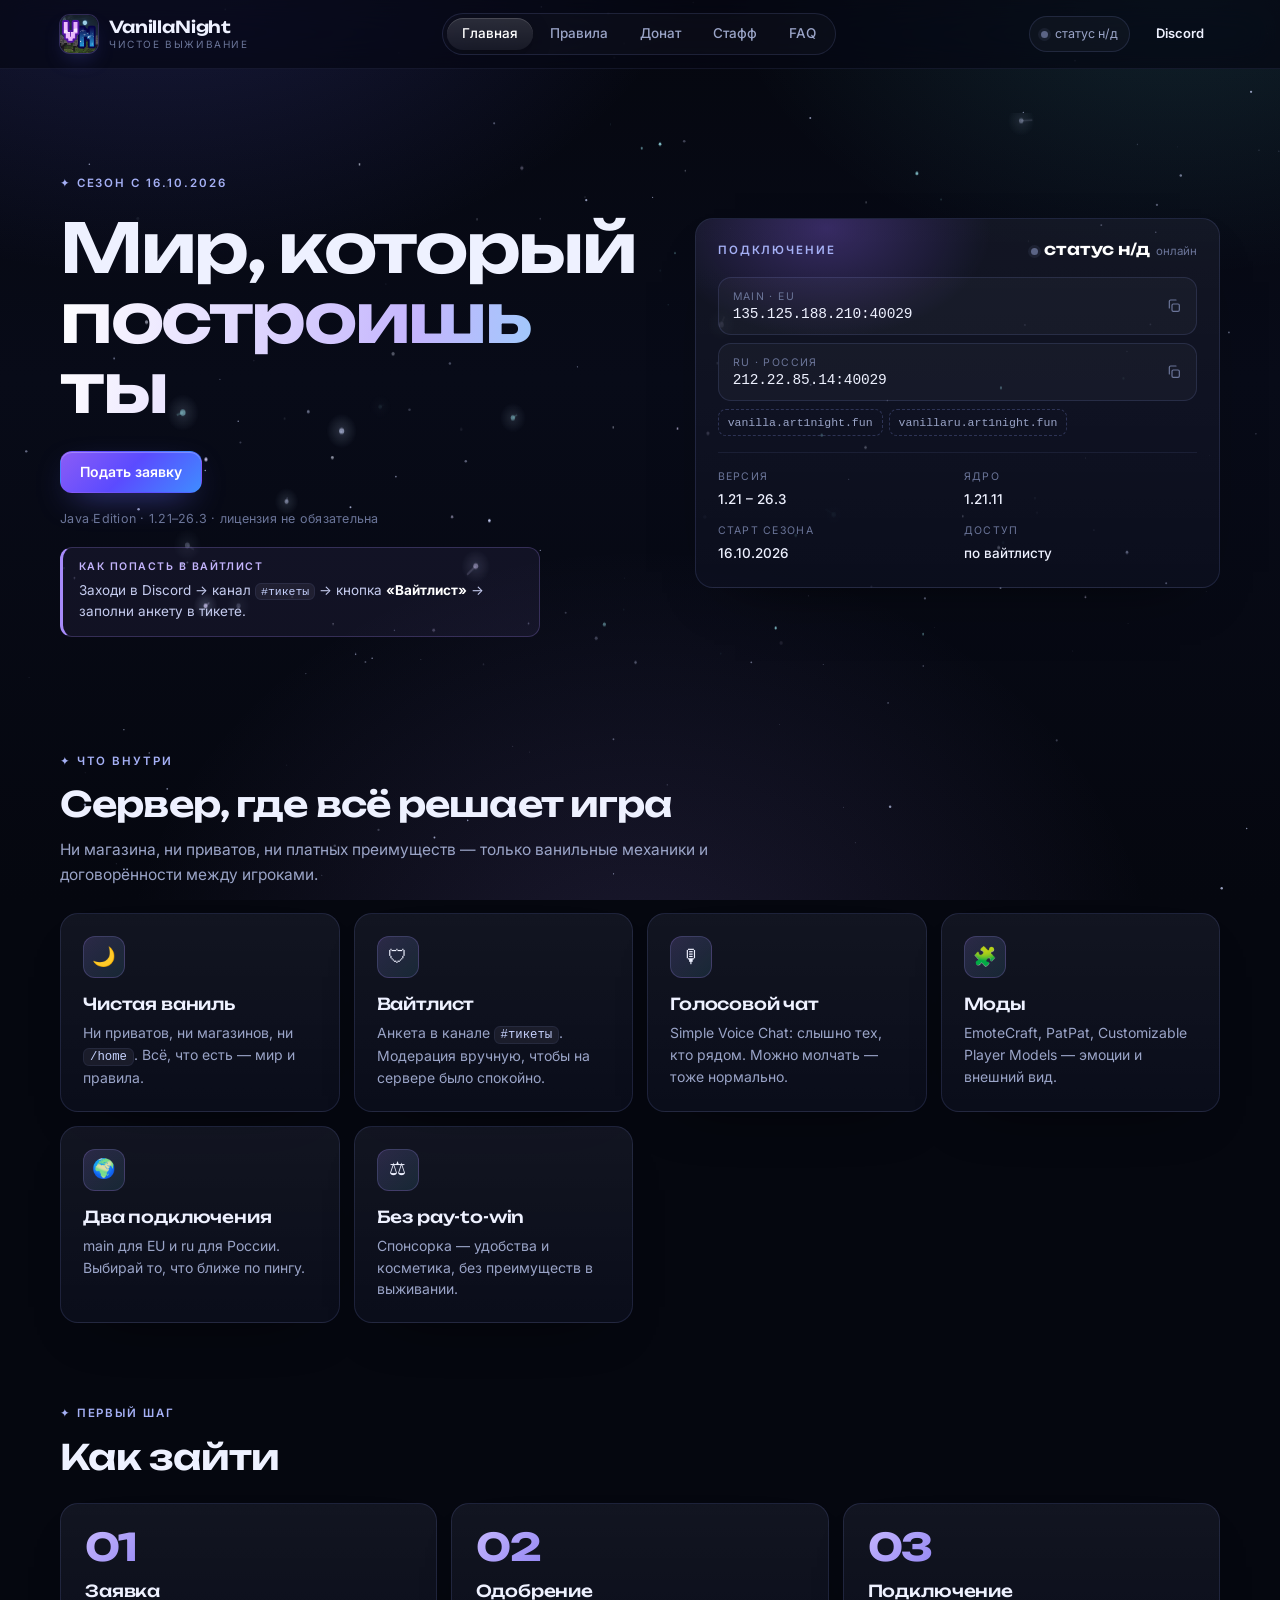
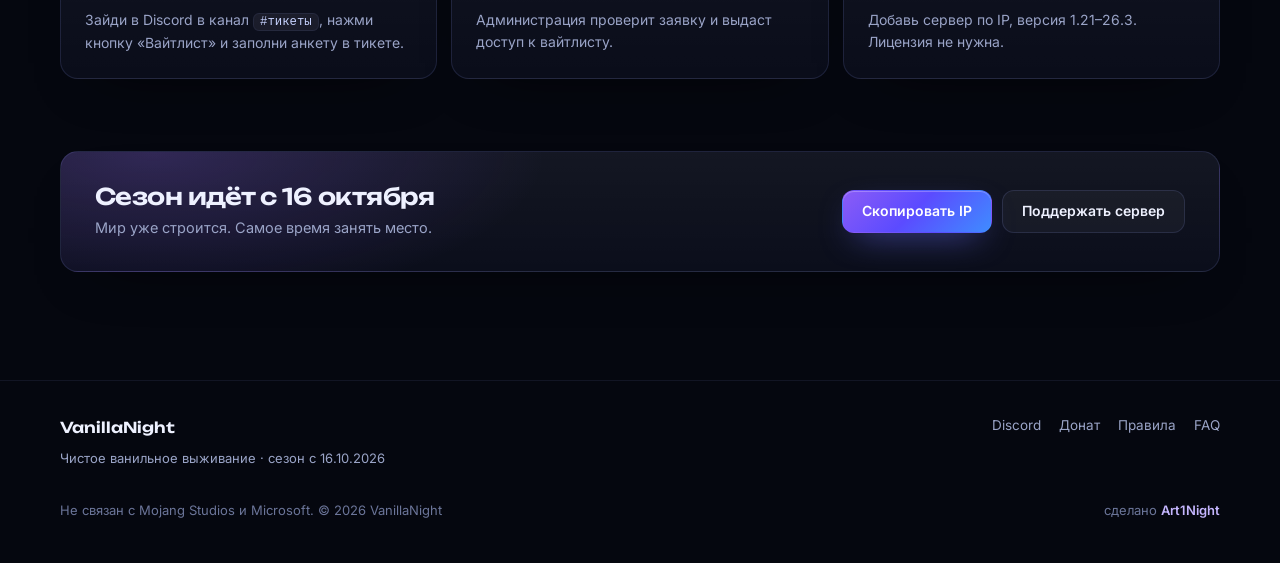
==== commit 94bc5212: "Remove battle mention" ====
--- a/index.html
+++ b/index.html
@@ -113,7 +113,7 @@
       <header class="section-head">
         <span class="eyebrow">✦ Что внутри</span>
         <h2>Сервер, где всё решает игра</h2>
-        <p>Ни магазина, ни приватов, ни привилегий в бою — только ванильные механики и договорённости между игроками.</p>
+        <p>Ни магазина, ни приватов, ни платных преимуществ — только ванильные механики и договорённости между игроками.</p>
       </header>
       <div class="features">
         <article class="card feature">
--- a/styles.css
+++ b/styles.css
@@ -603,6 +603,14 @@
   transition: transform .2s, color .2s;
 }
 .acc--faq summary::after { margin-left: auto; }
+
+.acc--faq[open] > .acc__body {
+  animation: faqBodyIn .28s cubic-bezier(.2, .7, .3, 1);
+}
+@keyframes faqBodyIn {
+  from { opacity: 0; transform: translateY(-6px); }
+  to { opacity: 1; transform: none; }
+}
 .acc[open] summary::after { content: "−"; color: var(--violet); }
 .acc summary span {
   font: 400 11.5px/1 var(--font);
@@ -865,6 +873,7 @@
 .avatar--t { background: linear-gradient(135deg, #22d3ee, #2563eb); font-size: 13px; }
 .avatar--photo { overflow: hidden; background: #151b2e; }
 .avatar--photo img { display: block; width: 100%; height: 100%; object-fit: cover; }
+.avatar--full { width: 84px; height: auto; aspect-ratio: 596 / 580; border-radius: 16px; }
 .person h3 { font-size: 17px; }
 .person__role {
   margin: 4px 0 9px;
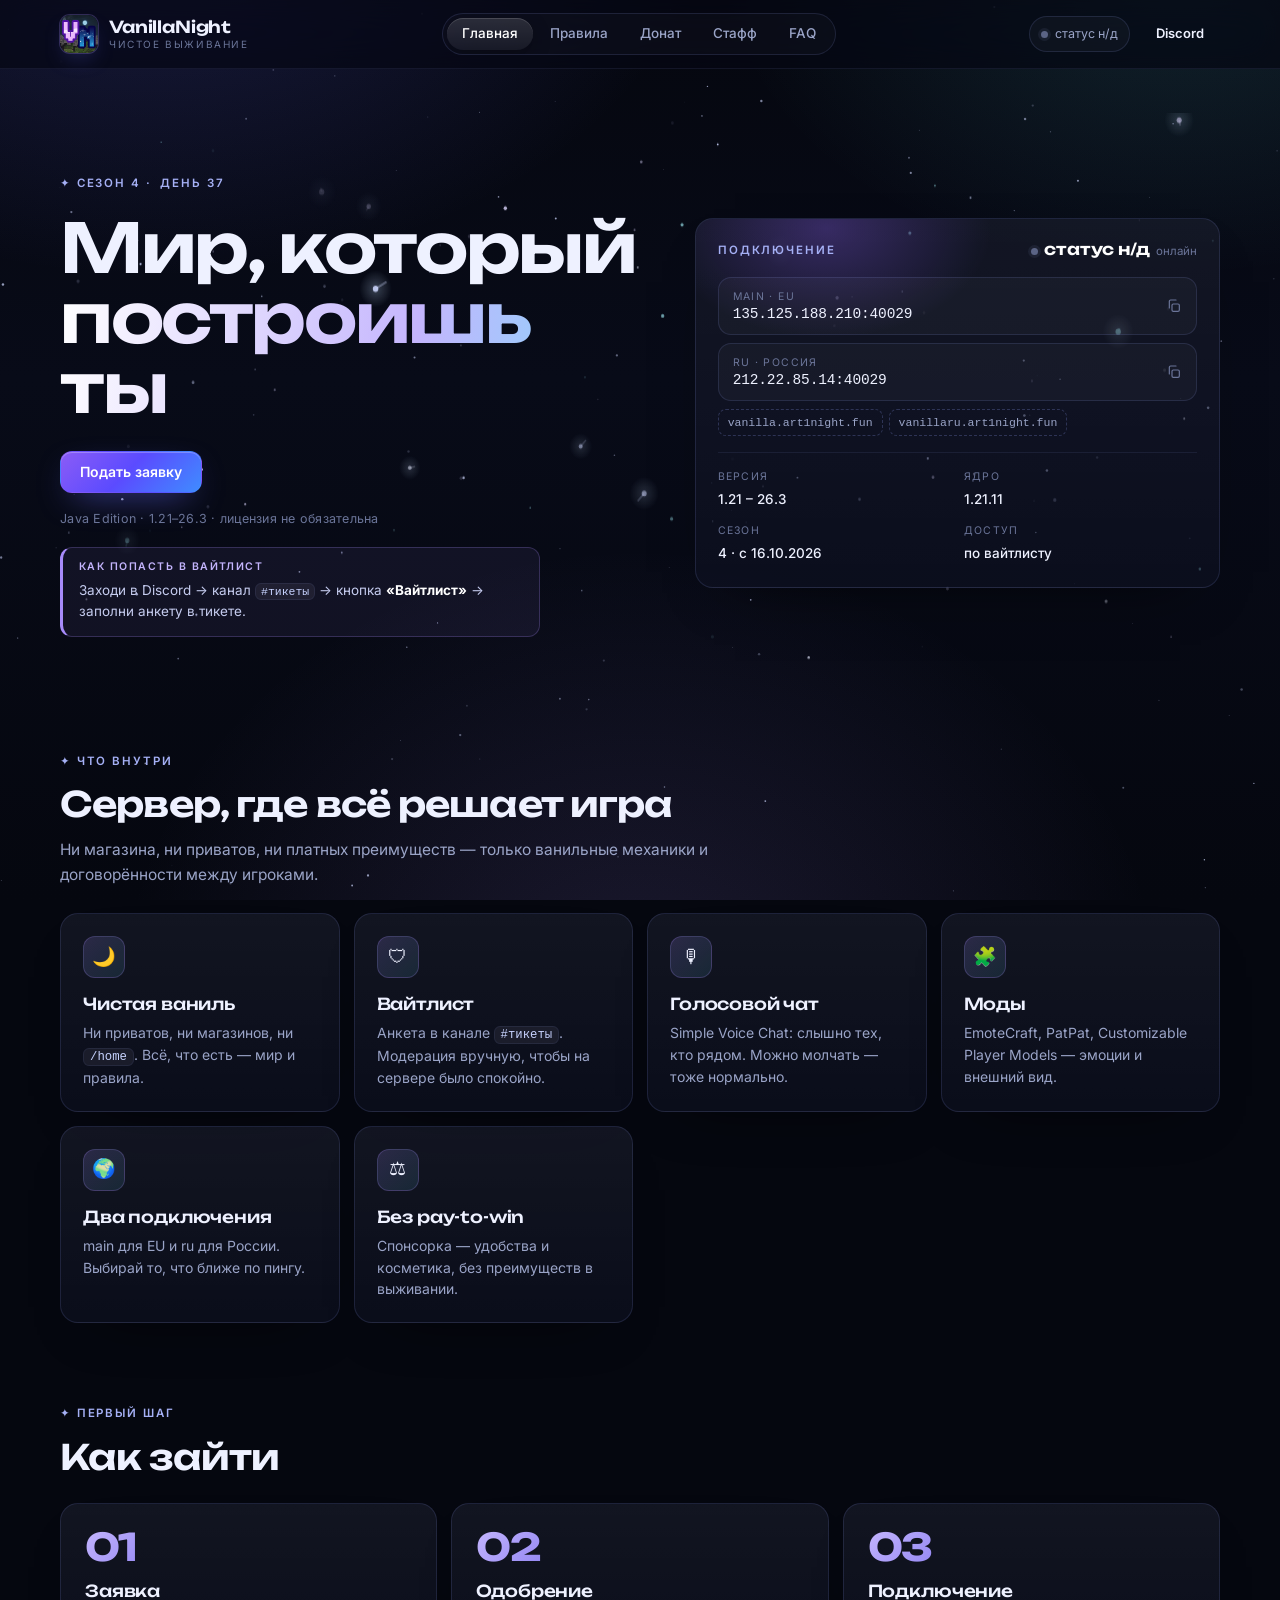
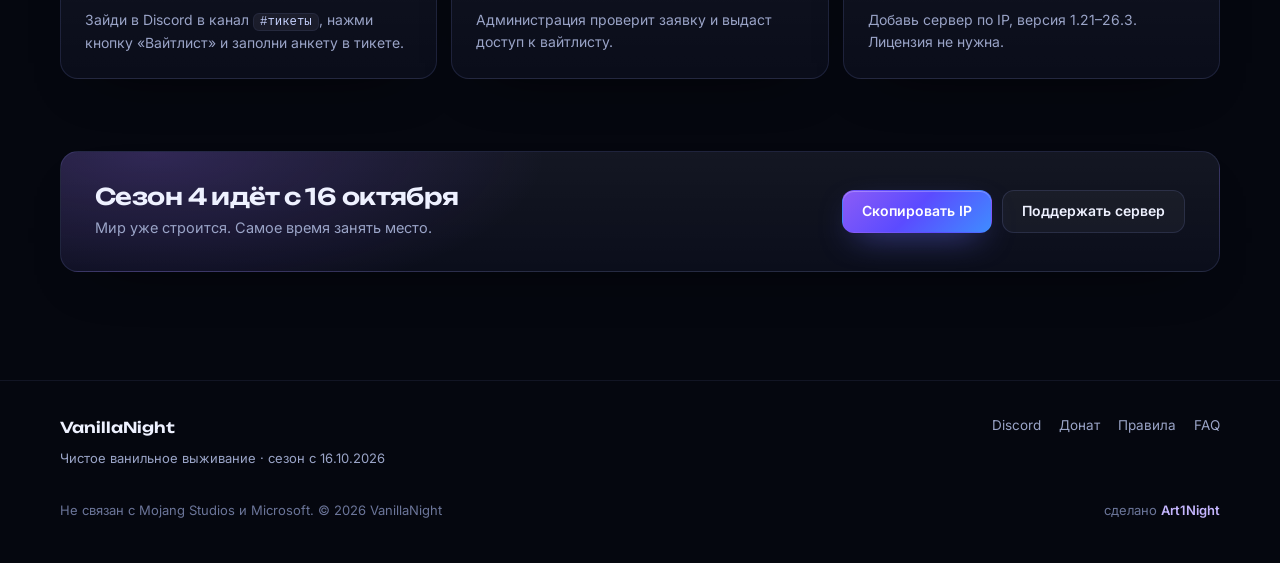
==== commit f2982ae7: "Season 4 counter (index.html)" ====
--- a/index.html
+++ b/index.html
@@ -66,7 +66,7 @@
     <div class="hero">
       <canvas id="hero-stars" class="hero__stars" aria-hidden="true"></canvas>
       <div class="hero__copy">
-        <span class="eyebrow">✦ Сезон с 16.10.2026</span>
+        <span class="eyebrow">✦ Сезон 4 · <span id="seasonDay">день 37</span></span>
         <h1>Мир, который<br><em>построишь ты</em></h1>
         <div class="cta-row">
           <a class="btn btn--primary" href="https://discord.gg/eUhHUwq5Gh" target="_blank" rel="noopener">Подать заявку</a>
@@ -103,7 +103,7 @@
         <dl class="sc-meta">
           <div><dt>Версия</dt><dd>1.21 – 26.3</dd></div>
           <div><dt>Ядро</dt><dd>1.21.11</dd></div>
-          <div><dt>Старт сезона</dt><dd>16.10.2026</dd></div>
+          <div><dt>Сезон</dt><dd>4 · с 16.10.2026</dd></div>
           <div><dt>Доступ</dt><dd>по вайтлисту</dd></div>
         </dl>
       </aside>
@@ -175,7 +175,7 @@
 
     <section class="card cta-band">
       <div>
-        <h2>Сезон идёт с 16 октября</h2>
+        <h2>Сезон 4 идёт с 16 октября</h2>
         <p>Мир уже строится. Самое время занять место.</p>
       </div>
       <div class="cta-row">
@@ -548,6 +548,6 @@
 </footer>
 
 <div class="toast" id="toast" role="status" aria-live="polite"></div>
-<script src="app.js?v=4"></script>
+<script src="app.js?v=5"></script>
 </body>
 </html>
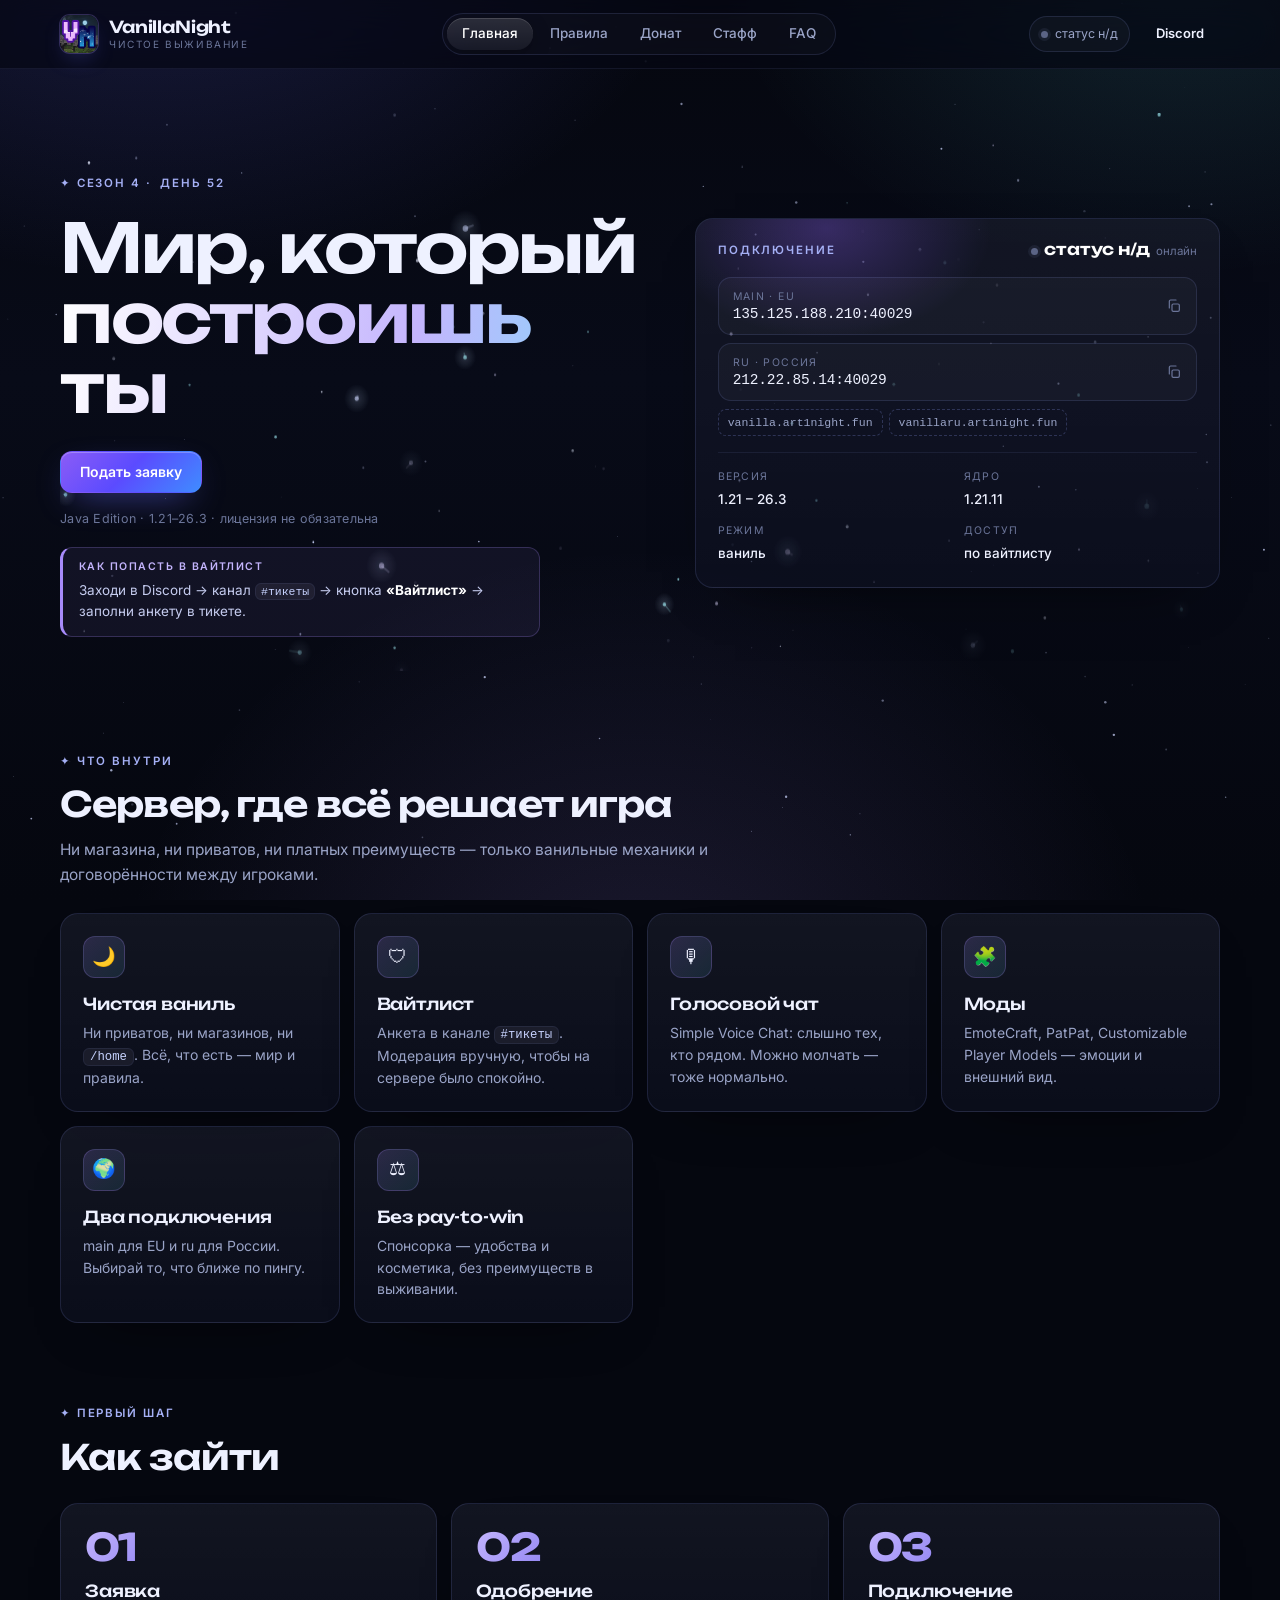
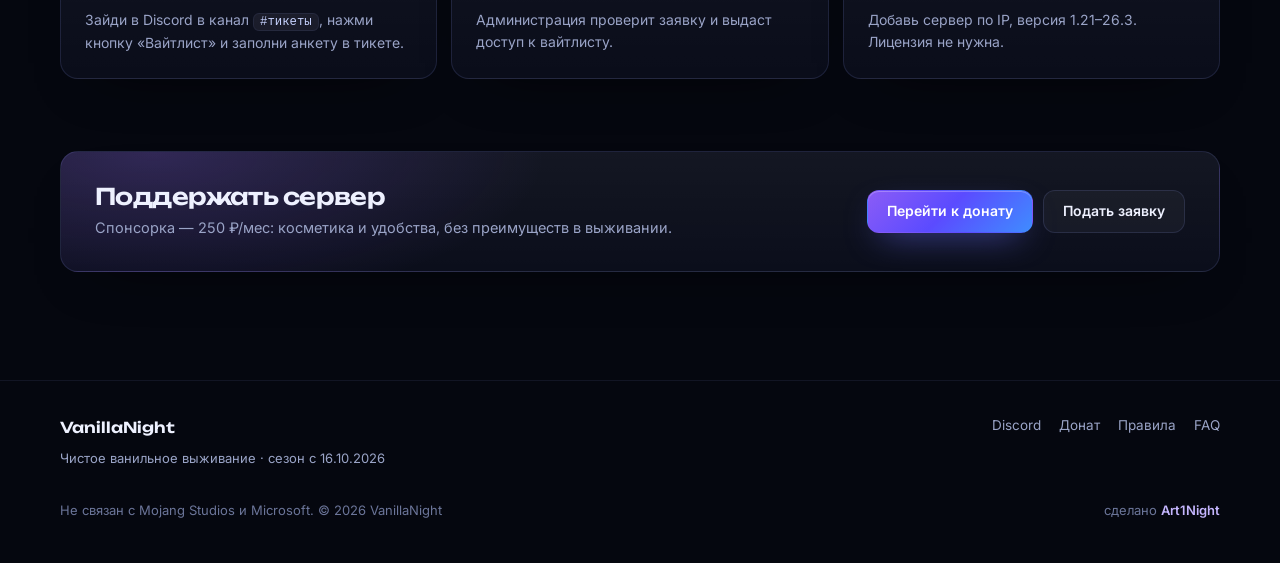
==== commit d8629bc7: "Replace bottom CTA with donate promo" ====
--- a/index.html
+++ b/index.html
@@ -103,7 +103,7 @@
         <dl class="sc-meta">
           <div><dt>Версия</dt><dd>1.21 – 26.3</dd></div>
           <div><dt>Ядро</dt><dd>1.21.11</dd></div>
-          <div><dt>Сезон</dt><dd>4 · с 16.10.2026</dd></div>
+          <div><dt>Режим</dt><dd>ваниль</dd></div>
           <div><dt>Доступ</dt><dd>по вайтлисту</dd></div>
         </dl>
       </aside>
@@ -175,12 +175,12 @@
 
     <section class="card cta-band">
       <div>
-        <h2>Сезон 4 идёт с 16 октября</h2>
-        <p>Мир уже строится. Самое время занять место.</p>
+        <h2>Поддержать сервер</h2>
+        <p>Спонсорка — 250 ₽/мес: косметика и удобства, без преимуществ в выживании.</p>
       </div>
       <div class="cta-row">
-        <button class="btn btn--primary" data-copy="135.125.188.210:40029">Скопировать IP</button>
-        <a class="btn btn--ghost" href="#donate" data-tab="donate">Поддержать сервер</a>
+        <a class="btn btn--primary" href="#donate" data-tab="donate">Перейти к донату</a>
+        <a class="btn btn--ghost" href="https://discord.gg/eUhHUwq5Gh" target="_blank" rel="noopener">Подать заявку</a>
       </div>
     </section>
 
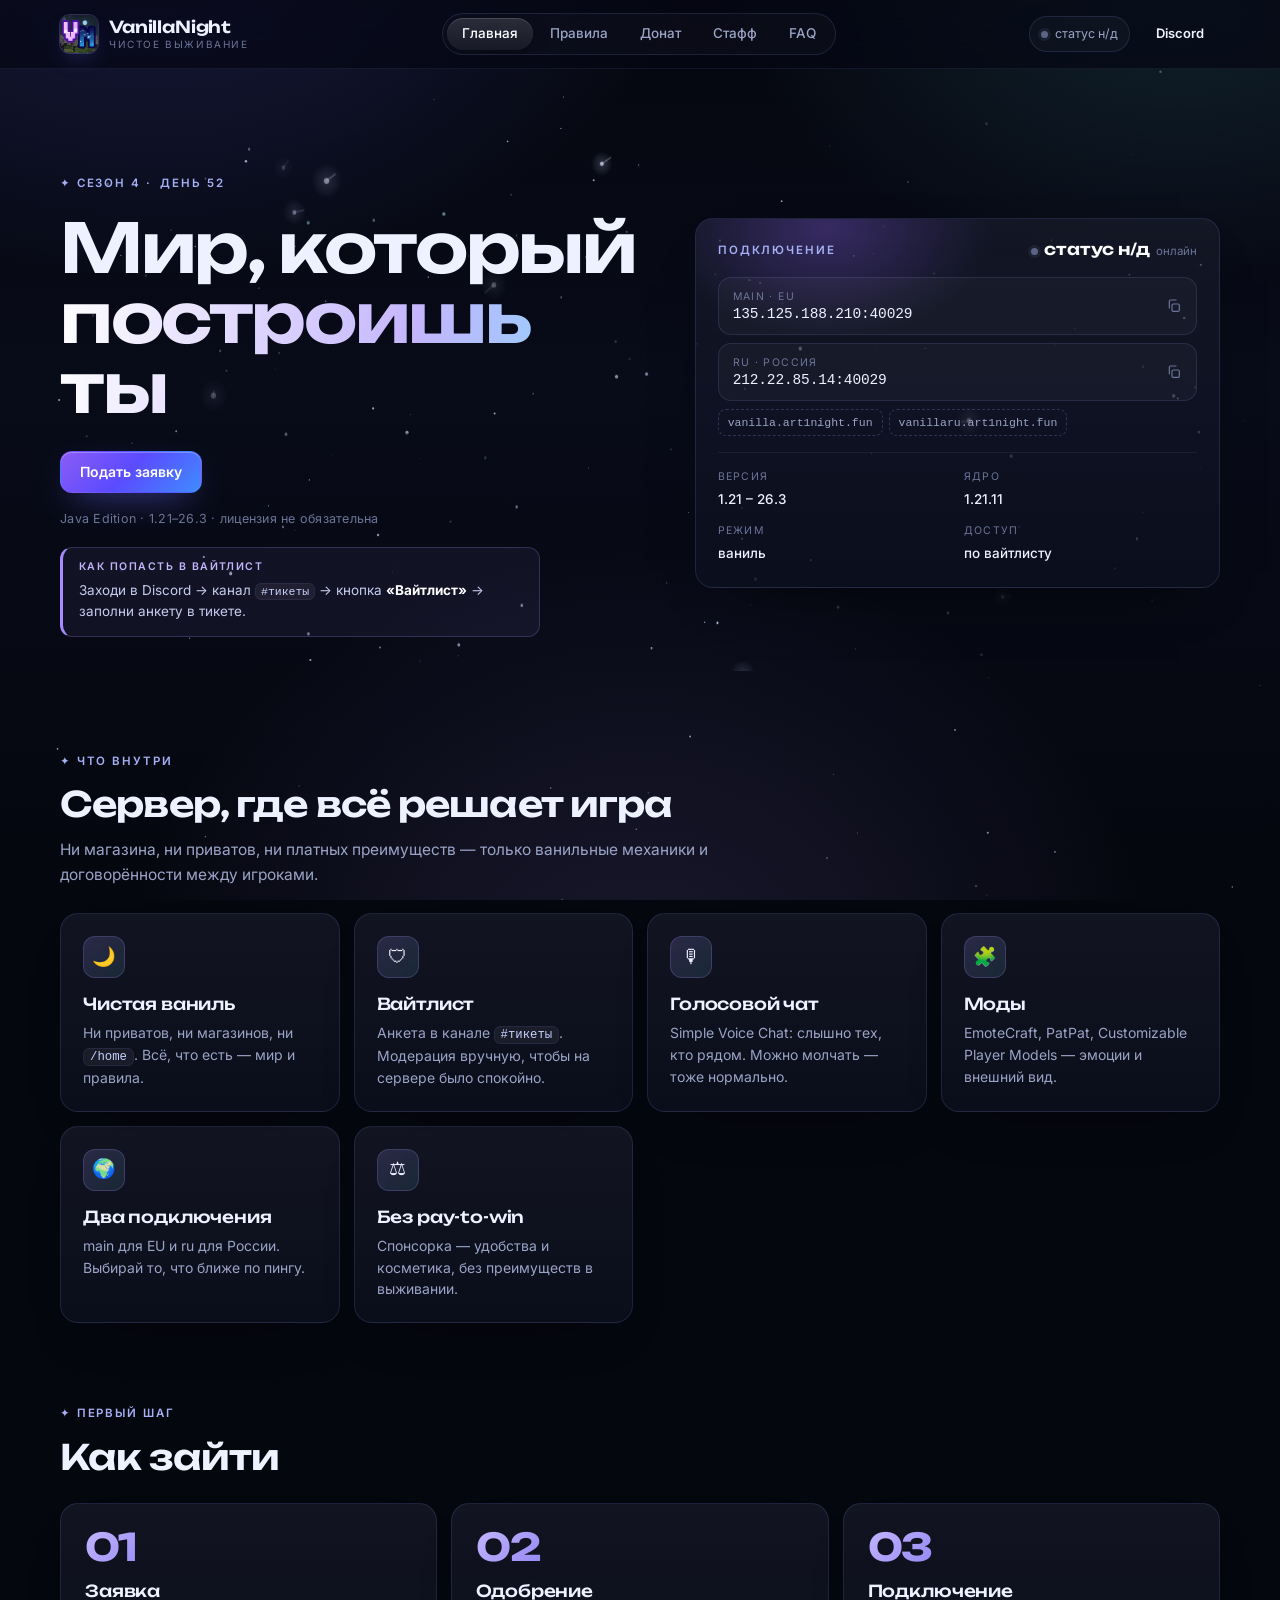
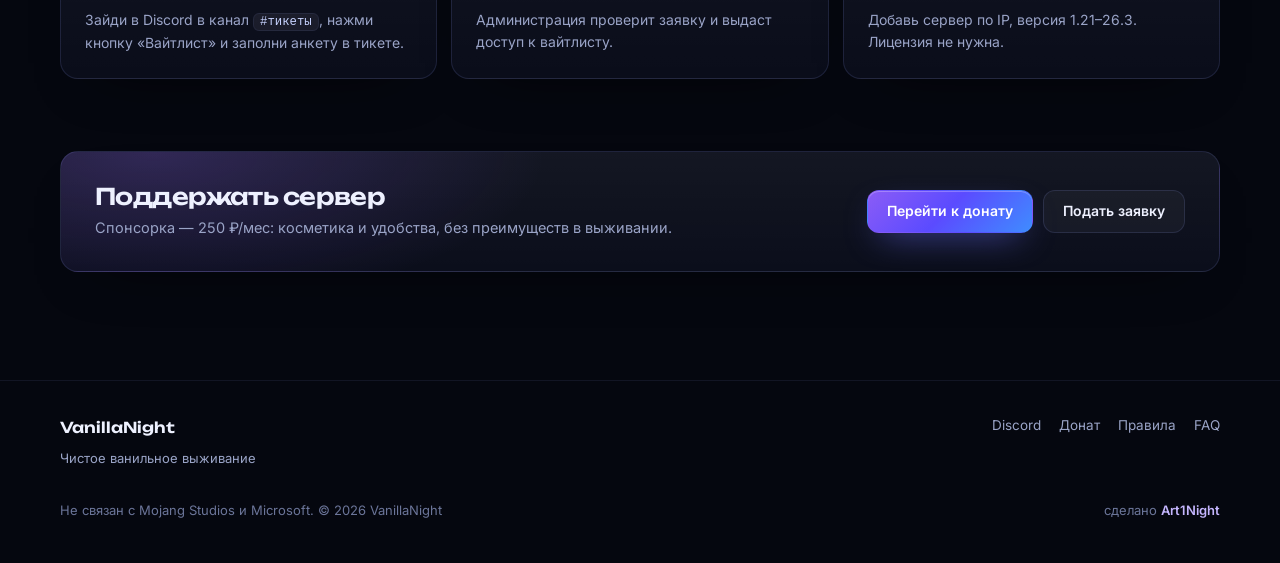
==== commit 736dac6c: "Remove season date from footer" ====
--- a/index.html
+++ b/index.html
@@ -531,7 +531,7 @@
   <div class="wrap foot-row">
     <div>
       <strong>VanillaNight</strong>
-      <p>Чистое ванильное выживание · сезон с 16.10.2026</p>
+      <p>Чистое ванильное выживание</p>
     </div>
     <nav class="foot-links" aria-label="Ссылки">
       <a href="https://discord.gg/eUhHUwq5Gh" target="_blank" rel="noopener">Discord</a>
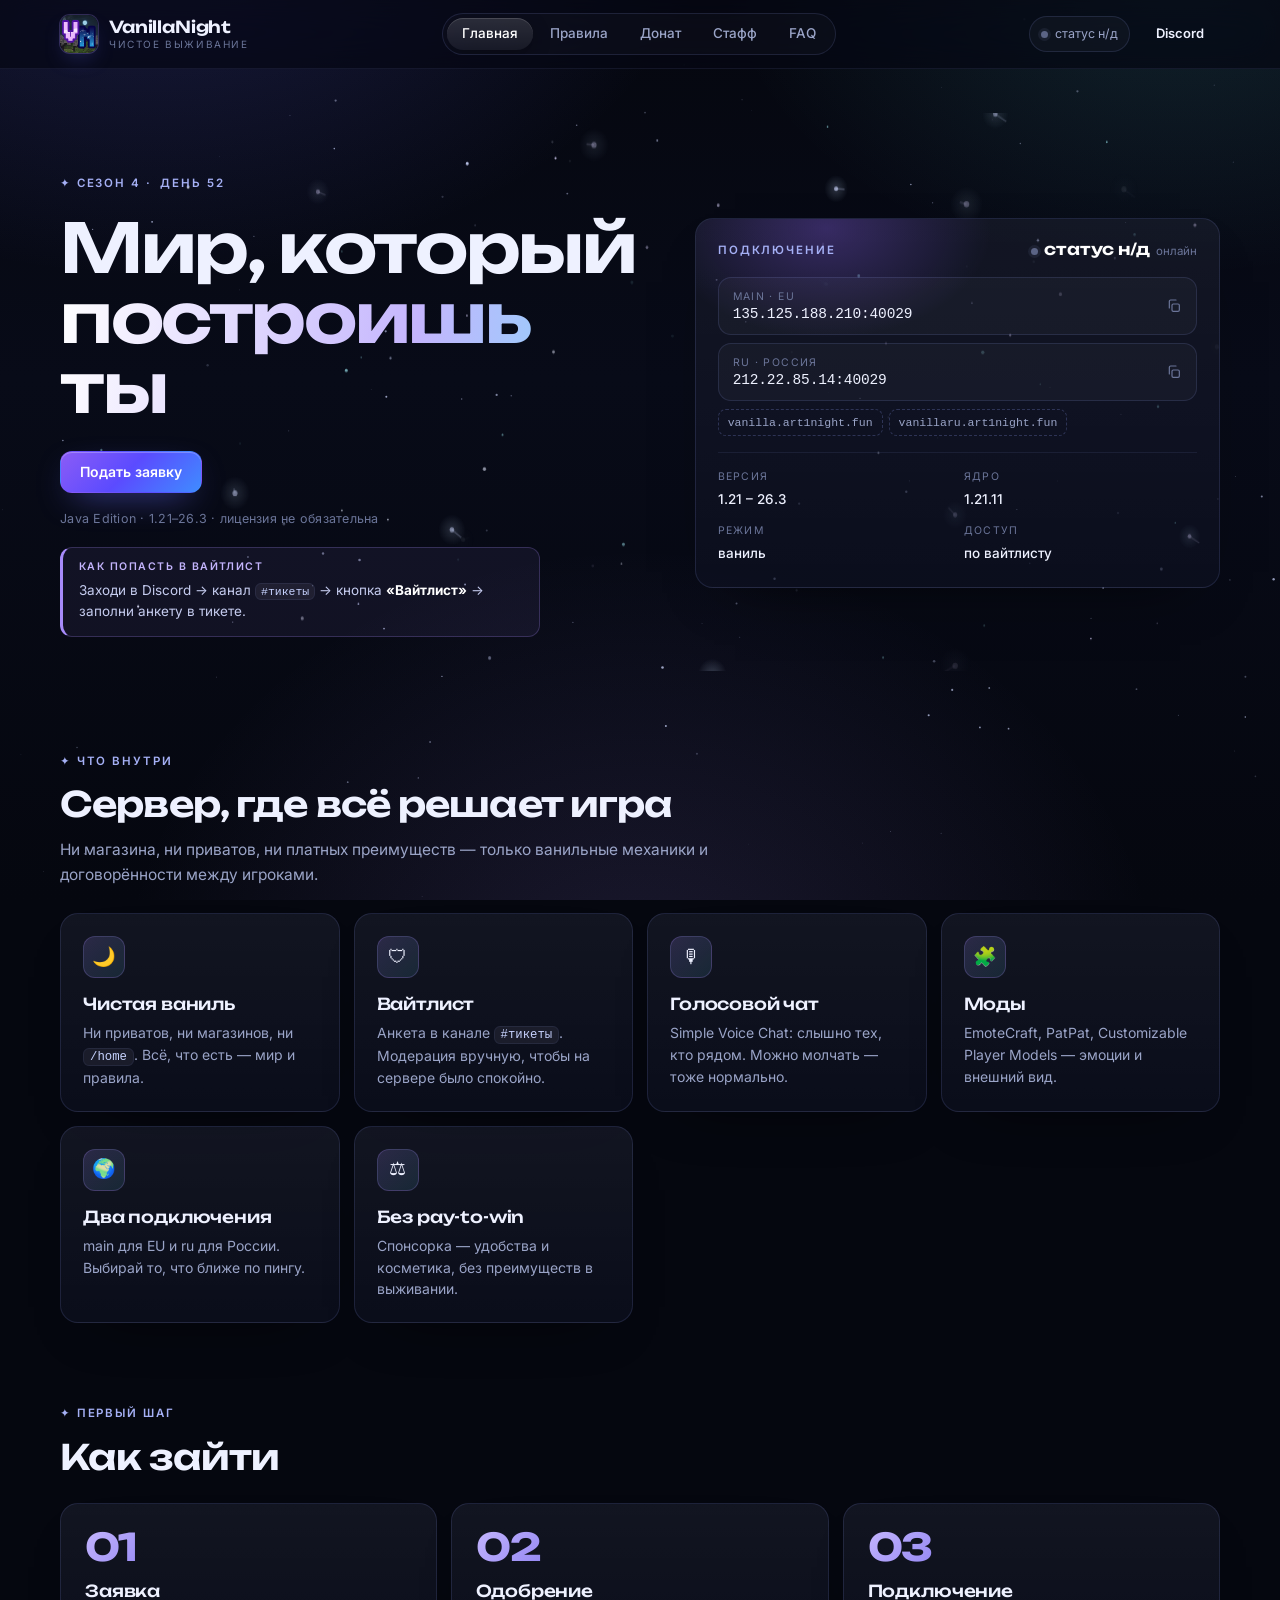
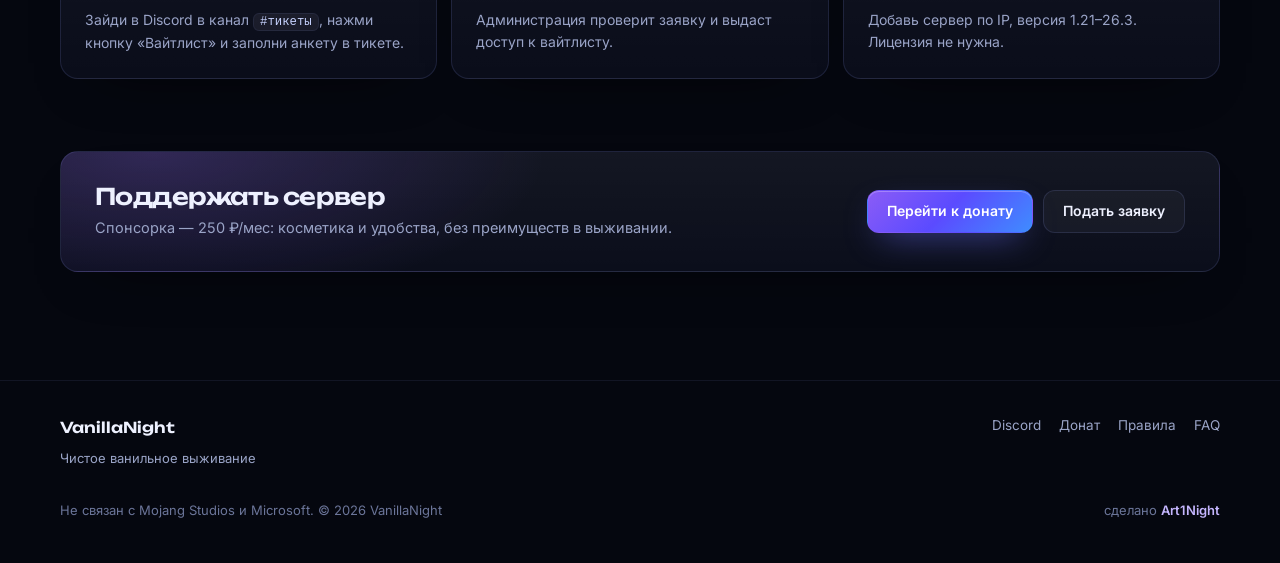
==== commit 7aea6a8a: "Correct season day counter (index.html)" ====
--- a/index.html
+++ b/index.html
@@ -66,7 +66,7 @@
     <div class="hero">
       <canvas id="hero-stars" class="hero__stars" aria-hidden="true"></canvas>
       <div class="hero__copy">
-        <span class="eyebrow">✦ Сезон 4 · <span id="seasonDay">день 37</span></span>
+        <span class="eyebrow">✦ Сезон 4 · <span id="seasonDay">37 дней с вайпа</span></span>
         <h1>Мир, который<br><em>построишь ты</em></h1>
         <div class="cta-row">
           <a class="btn btn--primary" href="https://discord.gg/eUhHUwq5Gh" target="_blank" rel="noopener">Подать заявку</a>
@@ -548,6 +548,6 @@
 </footer>
 
 <div class="toast" id="toast" role="status" aria-live="polite"></div>
-<script src="app.js?v=5"></script>
+<script src="app.js?v=6"></script>
 </body>
 </html>
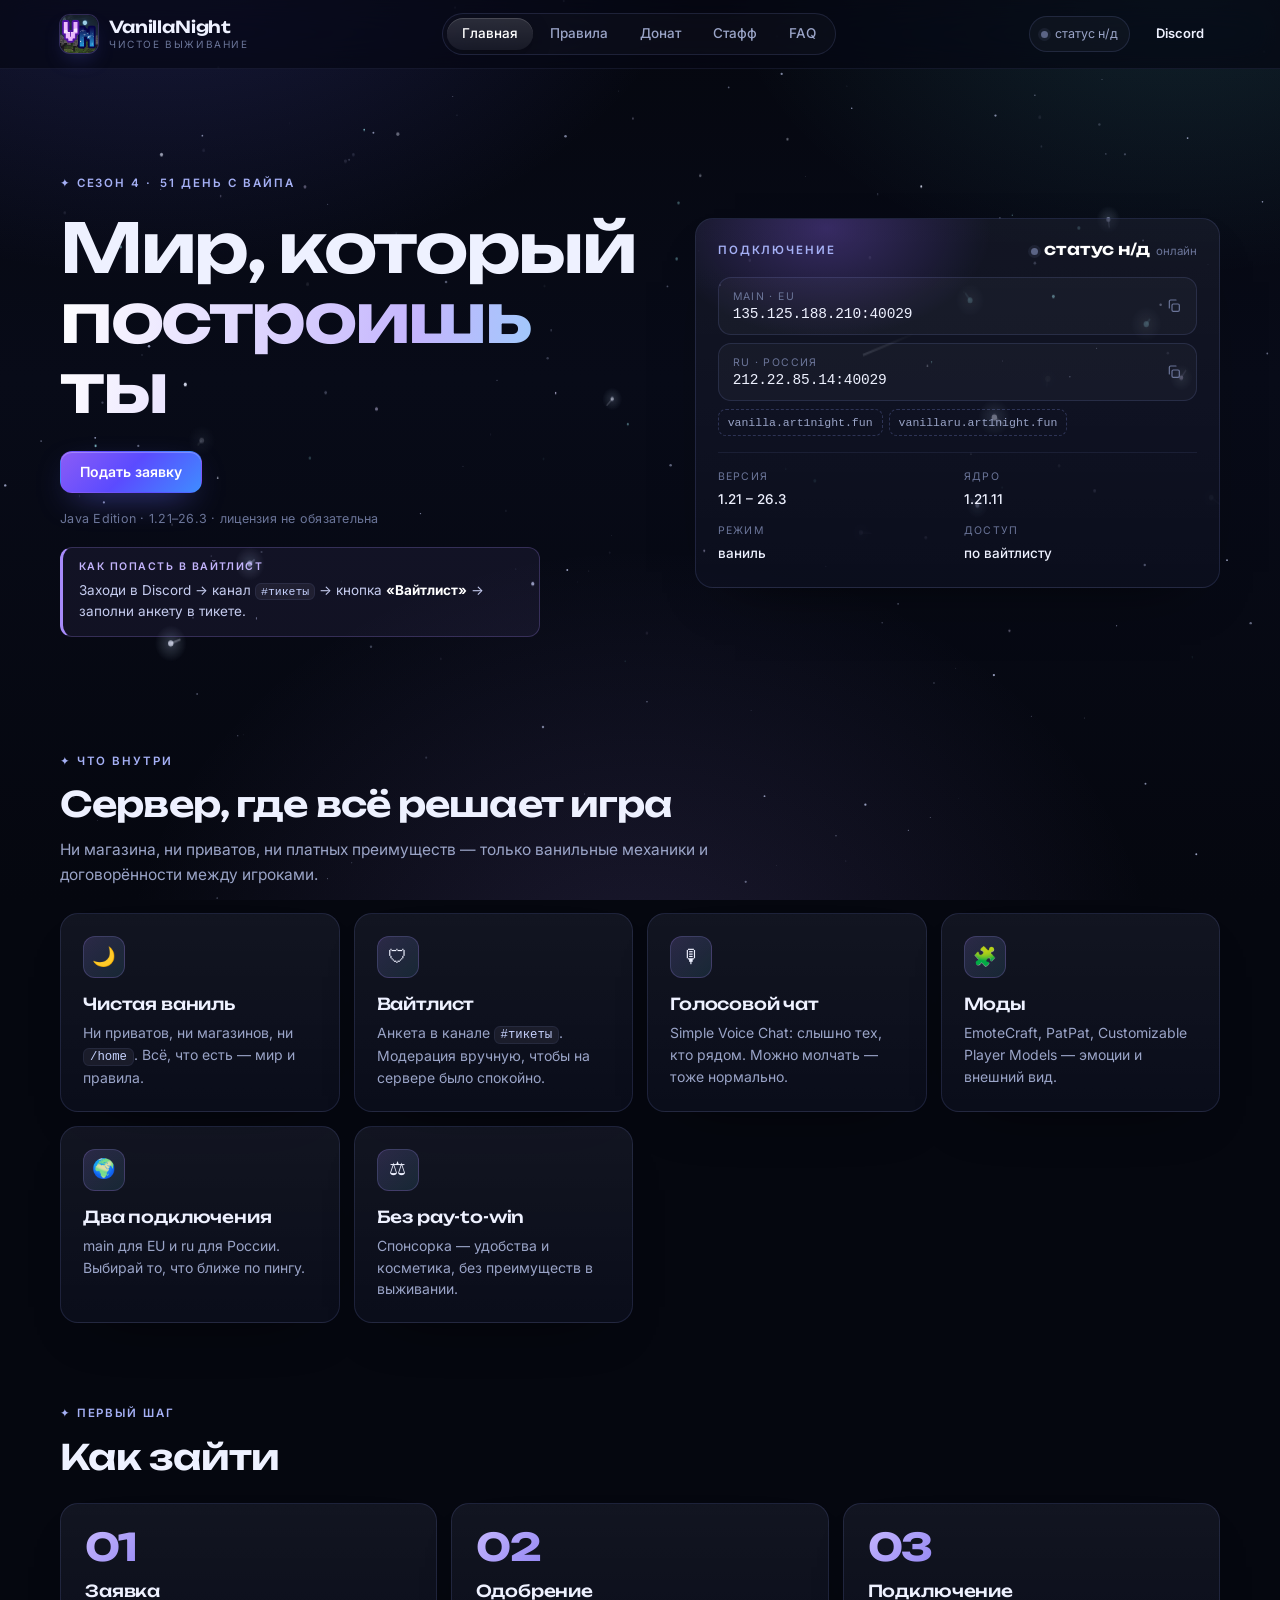
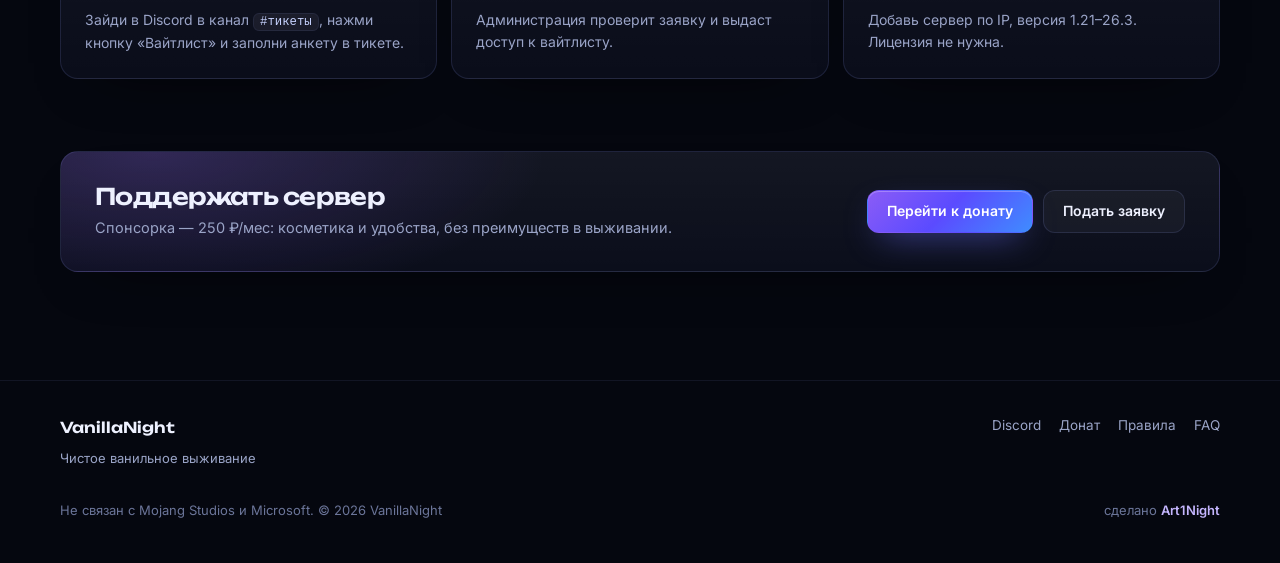
==== commit 549776bc: "SEO: index.html" ====
--- a/index.html
+++ b/index.html
@@ -3,7 +3,7 @@
 <head>
 <meta charset="utf-8">
 <meta name="viewport" content="width=device-width, initial-scale=1">
-<title>VanillaNight — чистое ванильное выживание · 1.21–26.3</title>
+<title>VanillaNight — ванильный Minecraft-сервер · 1.21–26.3 · вайтлист</title>
 <meta name="description" content="Ванильный Minecraft-сервер без приватов, магазинов и pay-to-win. Вайтлист по заявке, голосовой чат, два подключения. IP: 135.125.188.210:40029">
 <meta name="theme-color" content="#05070f">
 <script>try{if(localStorage.getItem("vn-motion")==="1")document.documentElement.classList.add("force-motion")}catch(e){}</script>
@@ -26,6 +26,25 @@
 <link rel="preconnect" href="https://fonts.gstatic.com" crossorigin>
 <link href="https://fonts.googleapis.com/css2?family=Inter:wght@400;500;600&family=Unbounded:wght@400;600;700&display=swap" rel="stylesheet">
 <link rel="stylesheet" href="styles.css?v=11">
+<script type="application/ld+json">
+{
+  "@context": "https://schema.org",
+  "@type": "WebSite",
+  "name": "VanillaNight",
+  "alternateName": "Vanilla Night",
+  "url": "https://art1night.fun/",
+  "inLanguage": "ru",
+  "description": "Ванильный Minecraft-сервер без приватов, магазинов и pay-to-win. Вайтлист по заявке, голосовой чат, версии 1.21–26.3.",
+  "publisher": {
+    "@type": "Organization",
+    "name": "VanillaNight",
+    "logo": {
+      "@type": "ImageObject",
+      "url": "https://art1night.fun/img/logo.png"
+    }
+  }
+}
+</script>
 </head>
 <body>
 <canvas id="stars" aria-hidden="true"></canvas>
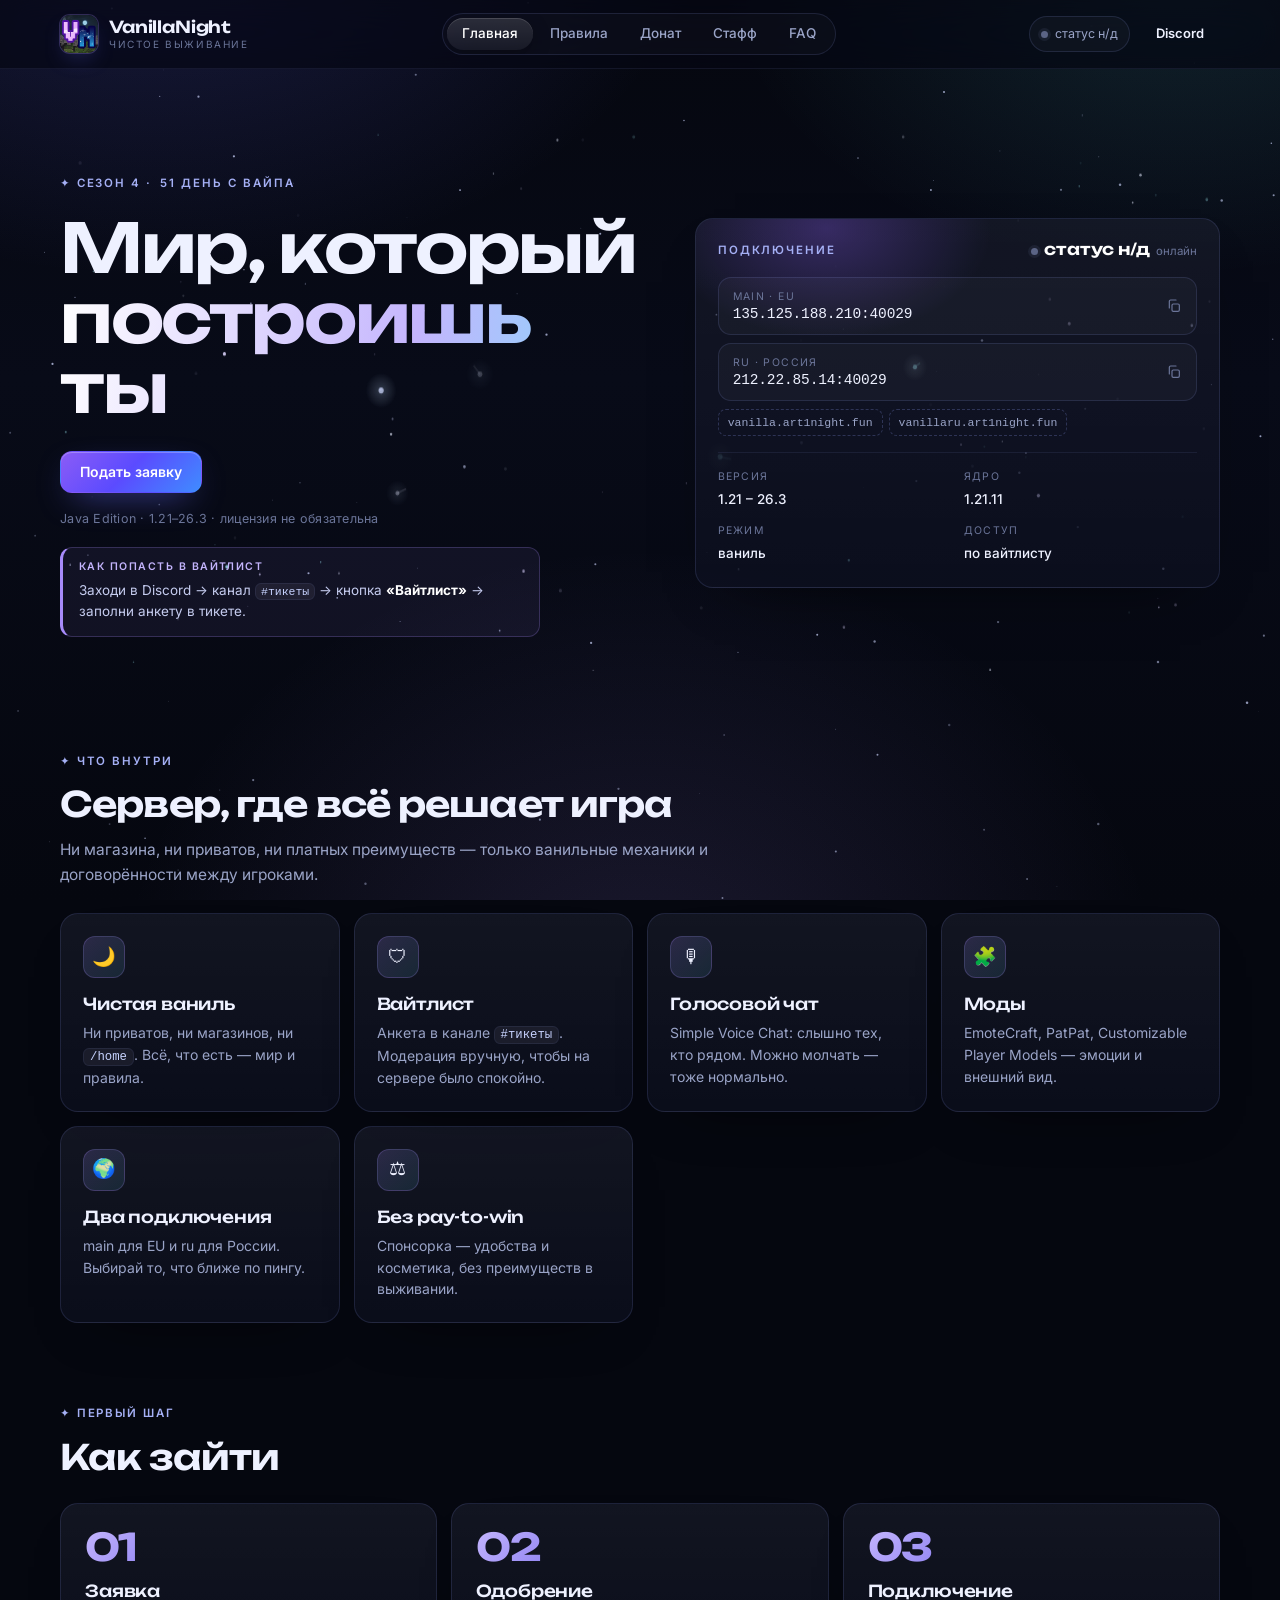
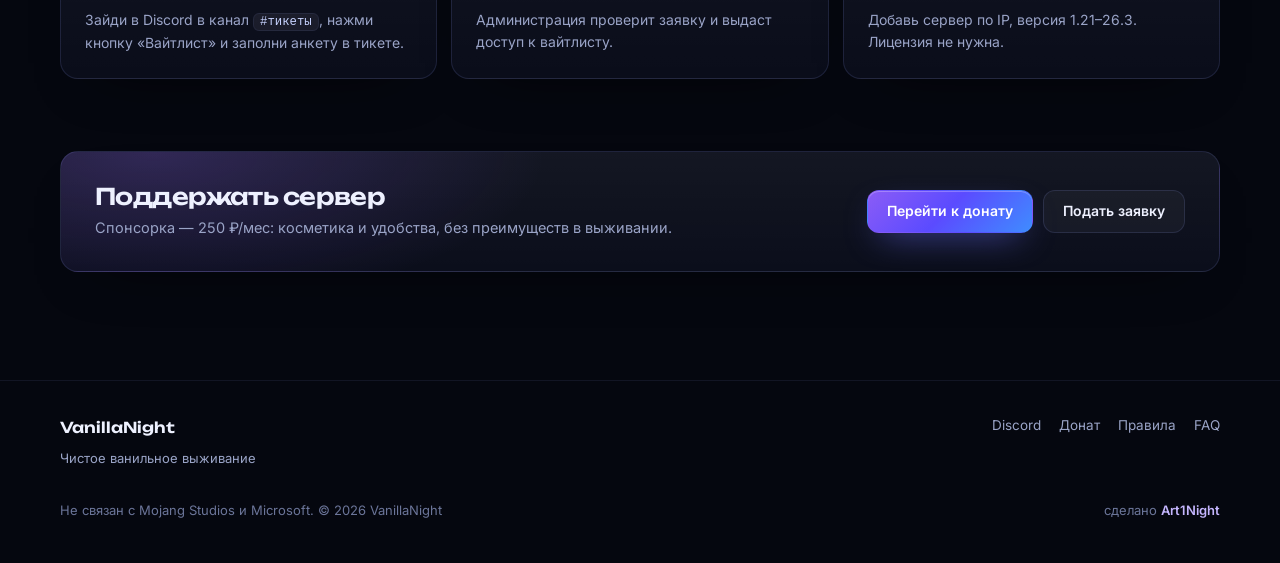
==== commit 69cbf7b5: "Add Yandex verification meta" ====
--- a/index.html
+++ b/index.html
@@ -6,6 +6,7 @@
 <title>VanillaNight — ванильный Minecraft-сервер · 1.21–26.3 · вайтлист</title>
 <meta name="description" content="Ванильный Minecraft-сервер без приватов, магазинов и pay-to-win. Вайтлист по заявке, голосовой чат, два подключения. IP: 135.125.188.210:40029">
 <meta name="theme-color" content="#05070f">
+<meta name="yandex-verification" content="c0911da648db5500" />
 <script>try{if(localStorage.getItem("vn-motion")==="1")document.documentElement.classList.add("force-motion")}catch(e){}</script>
 <meta property="og:type" content="website">
 <meta property="og:site_name" content="VanillaNight">
